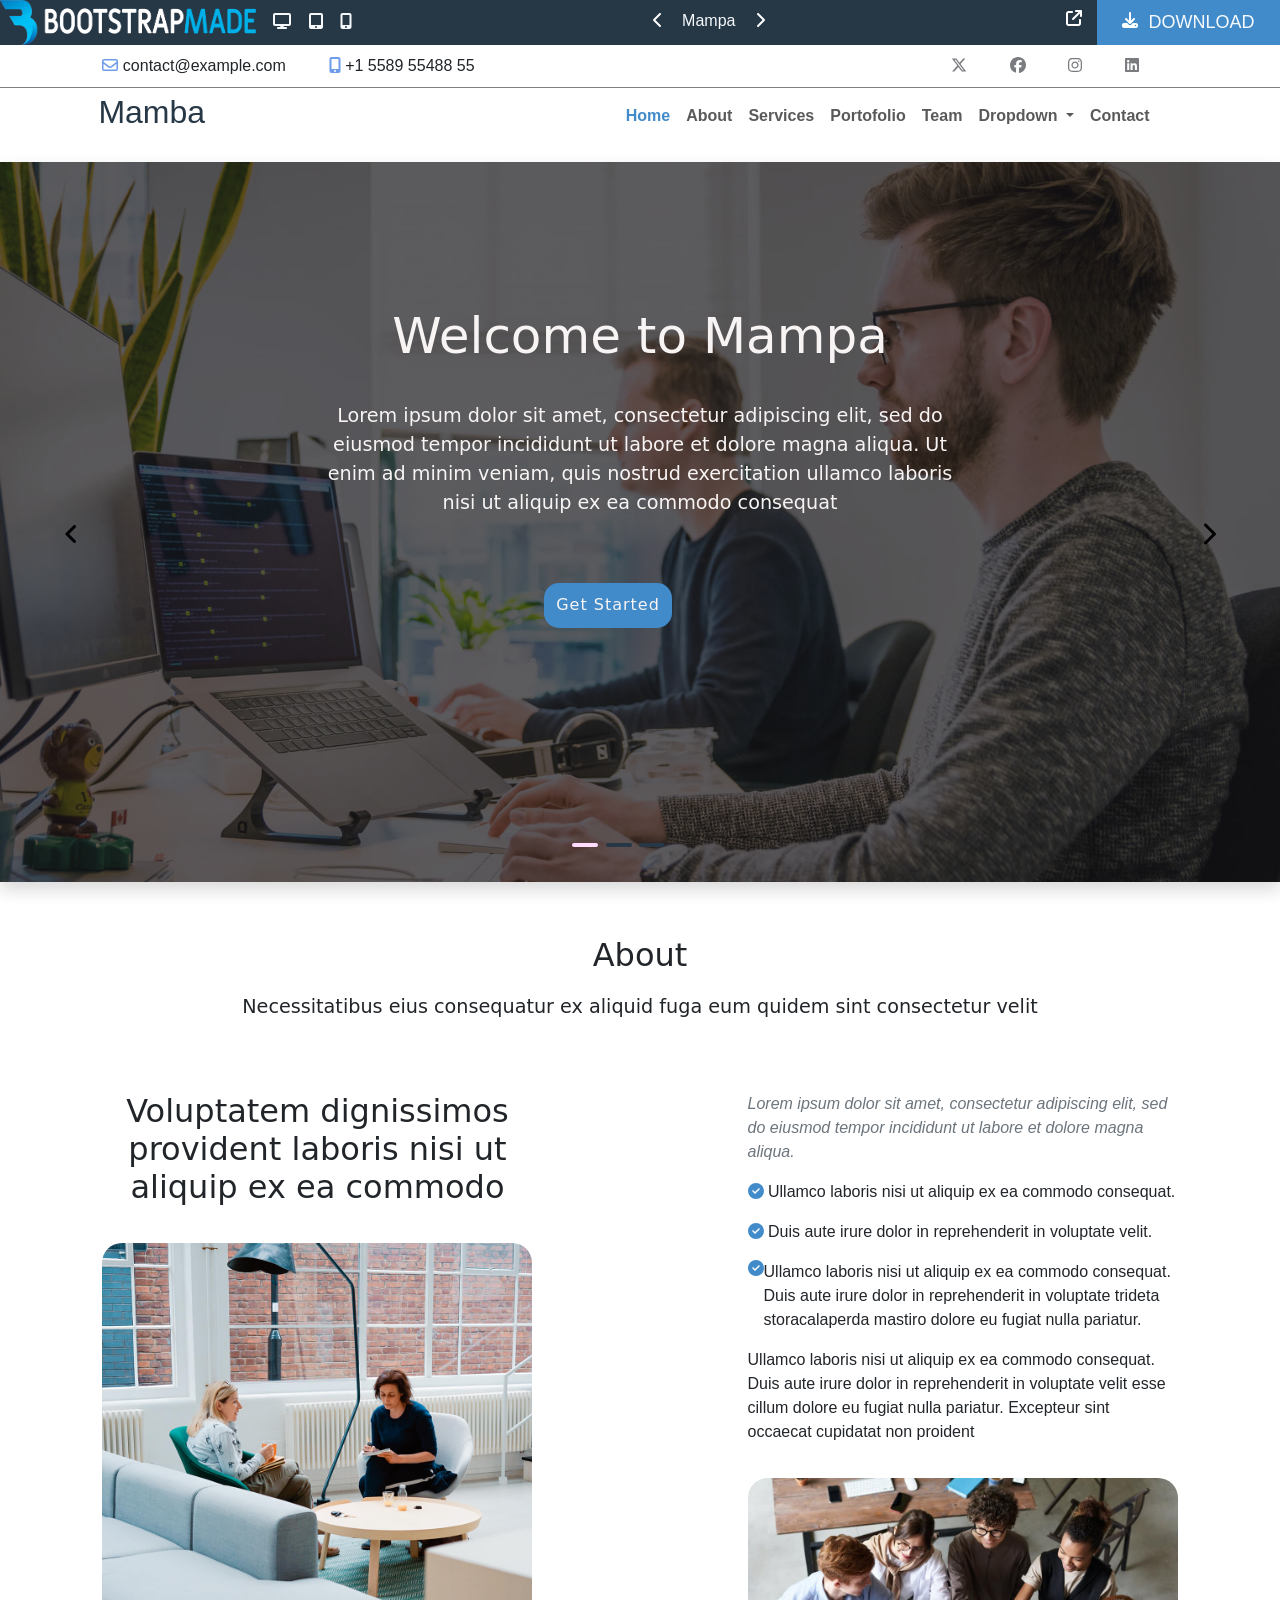
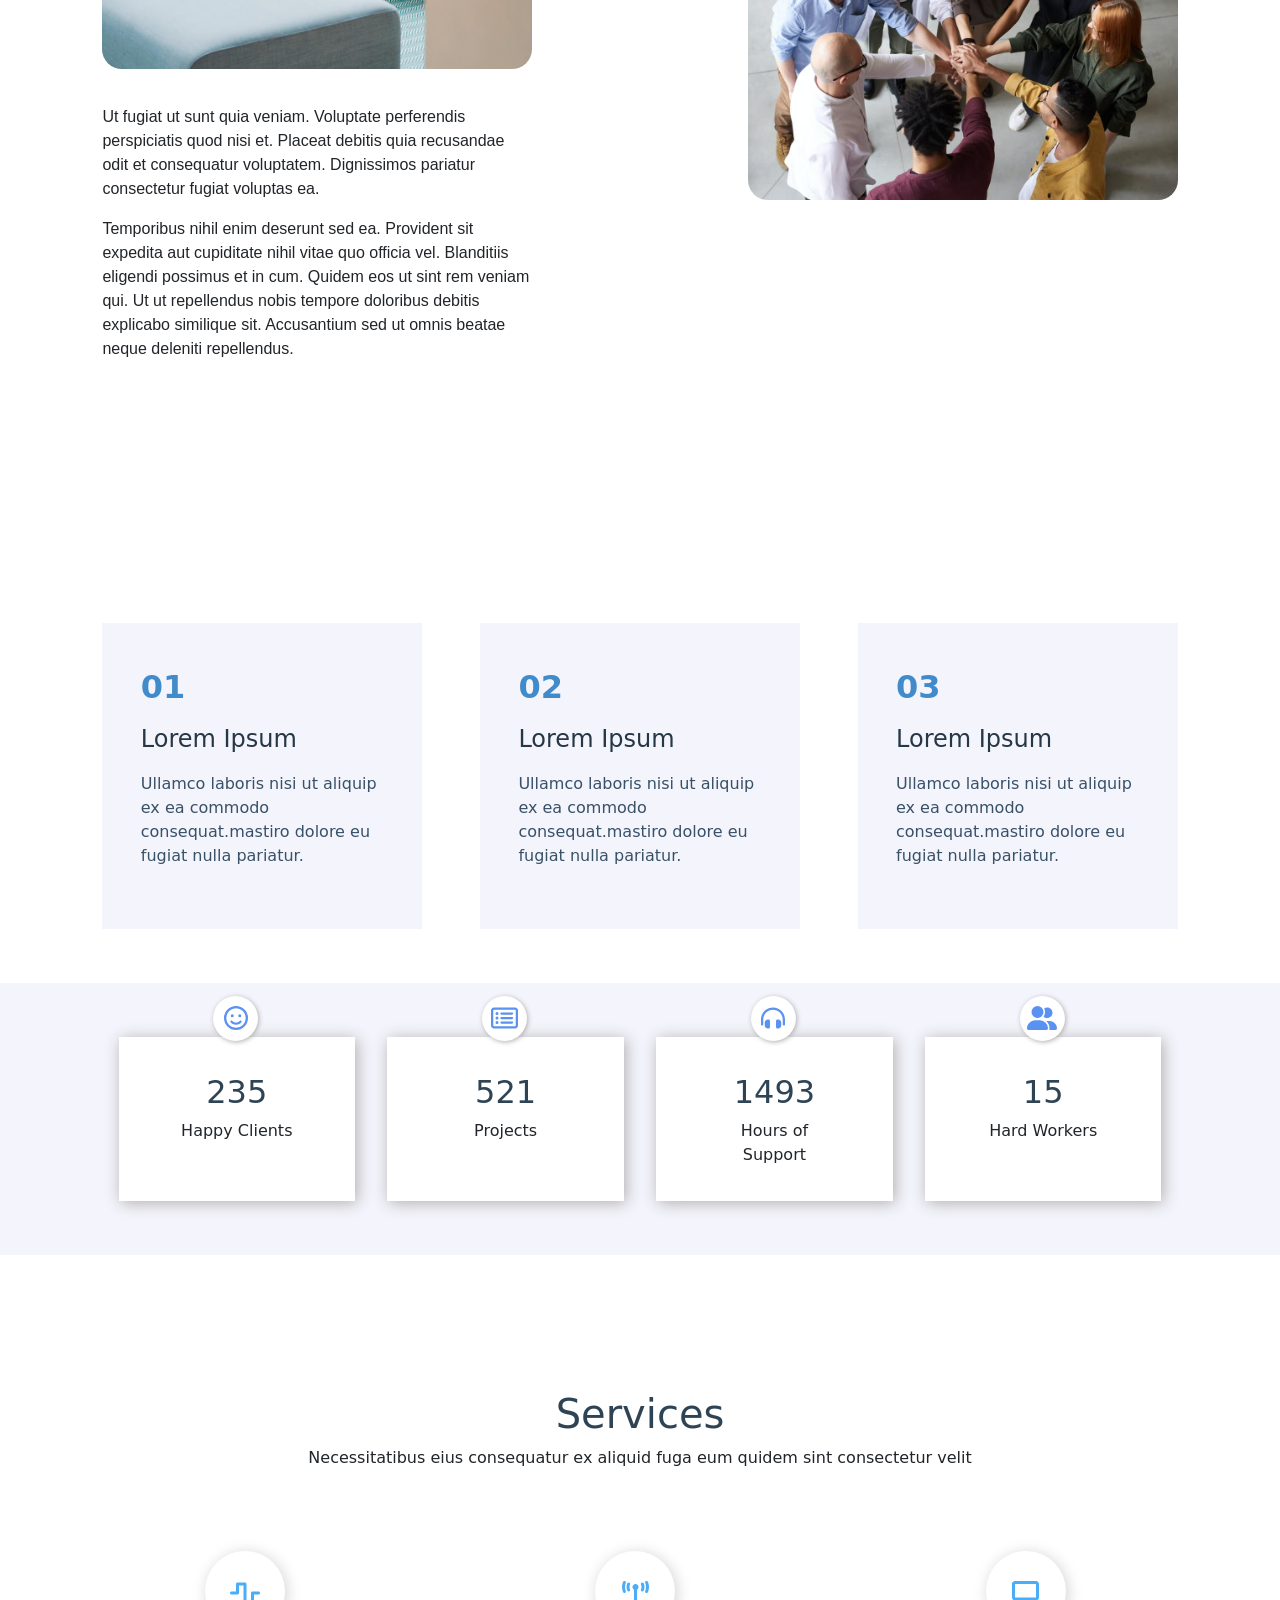
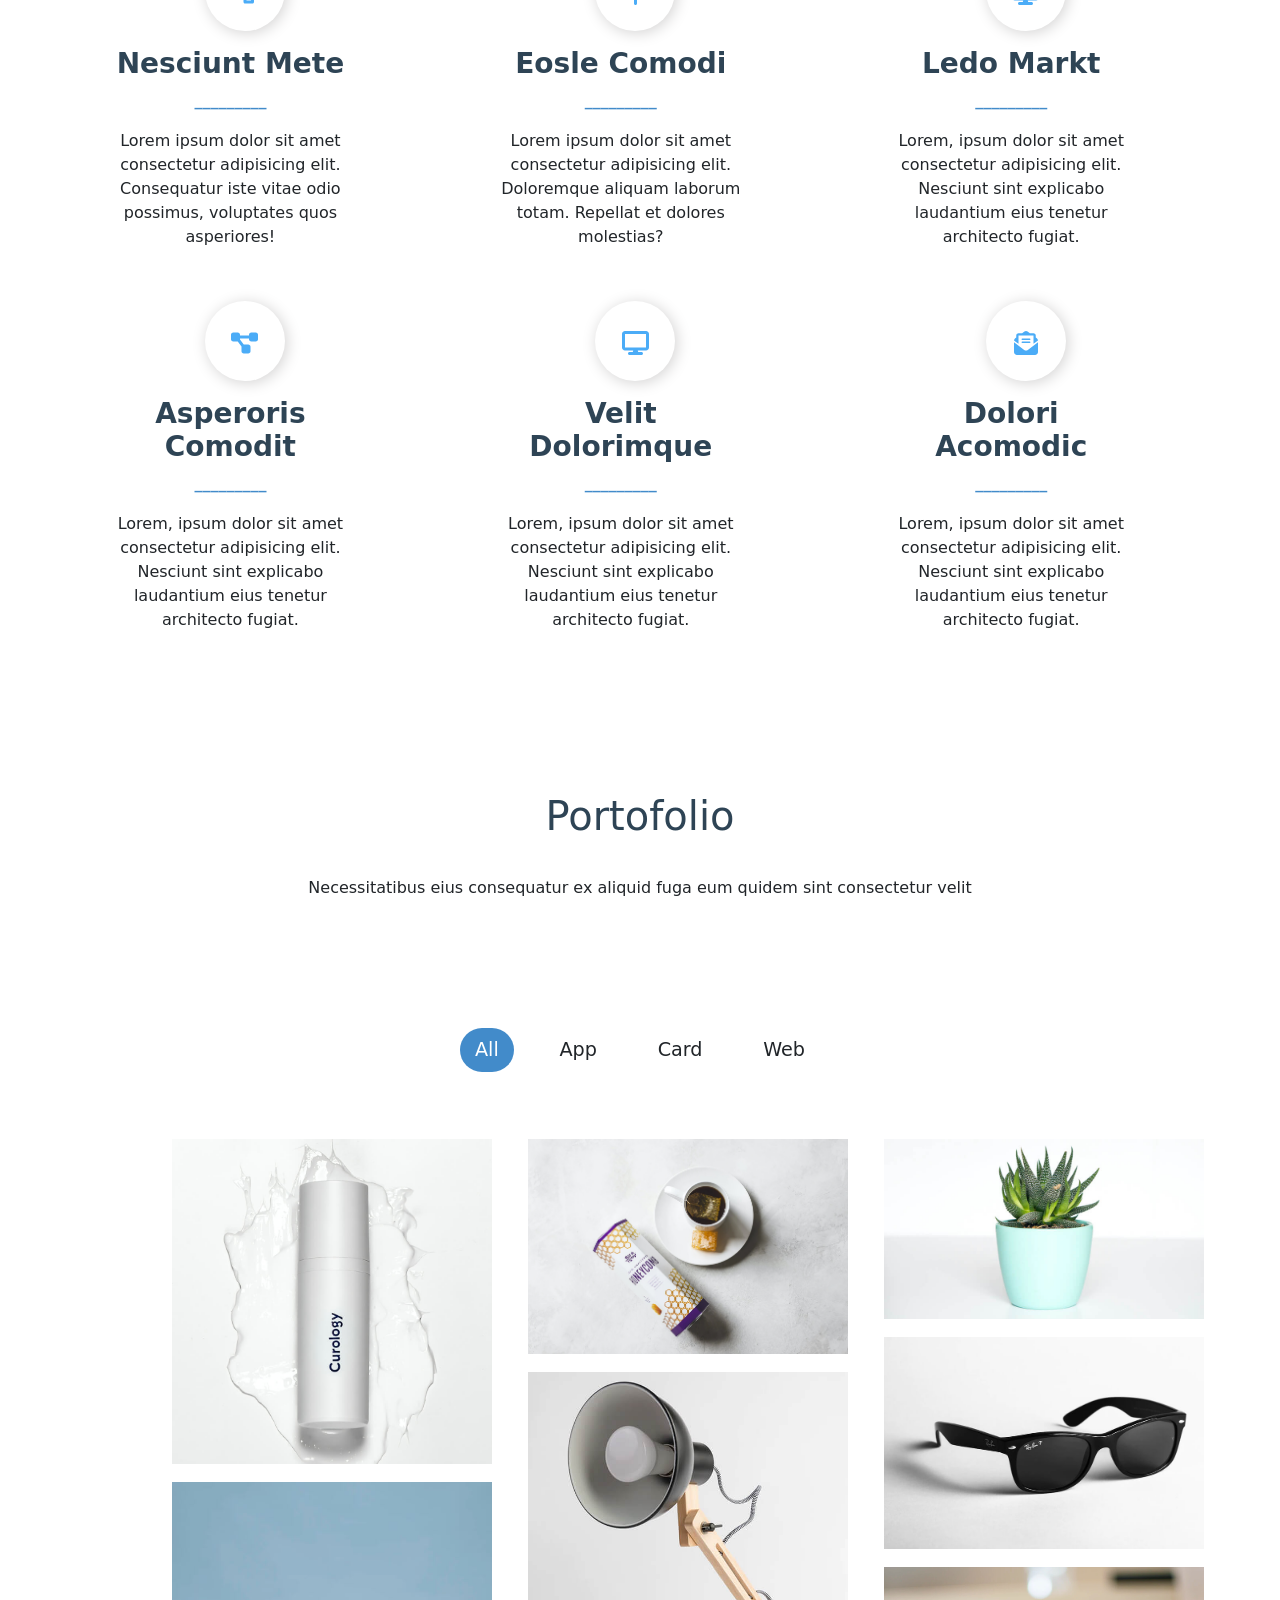
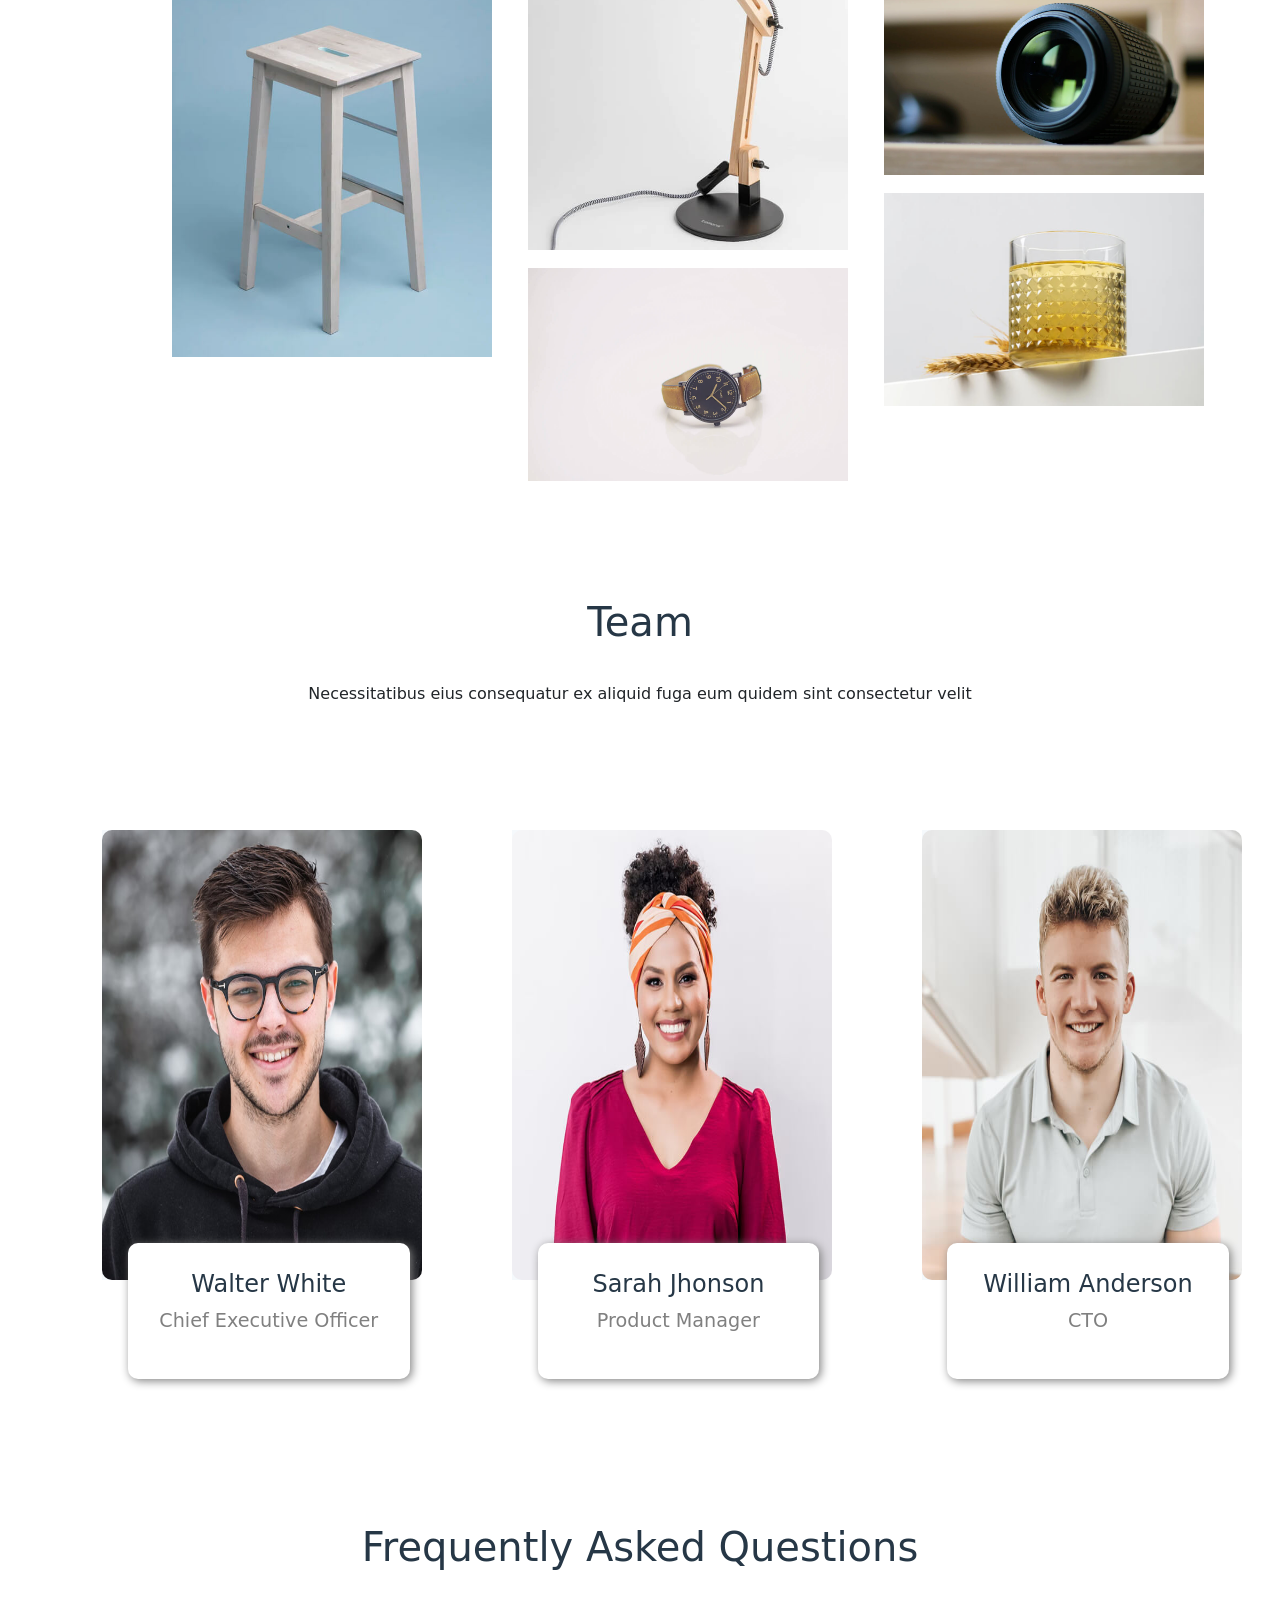
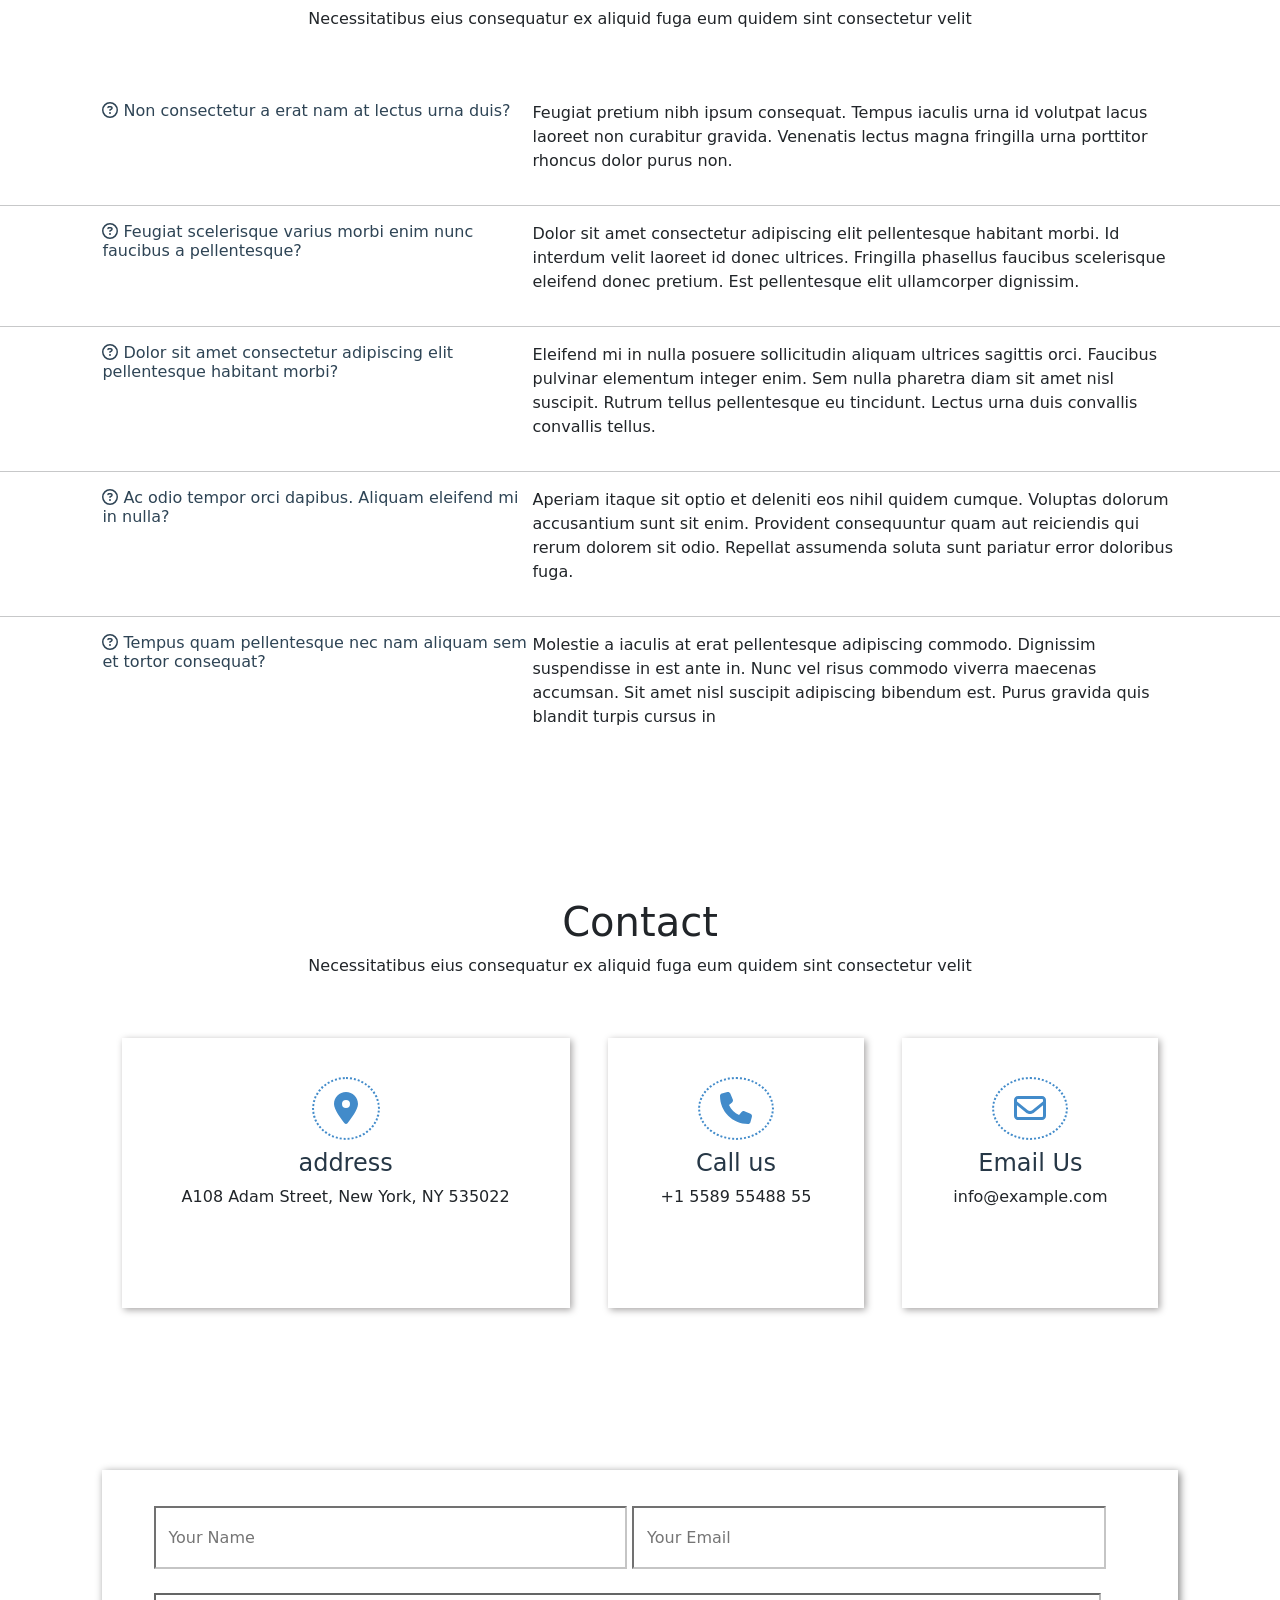
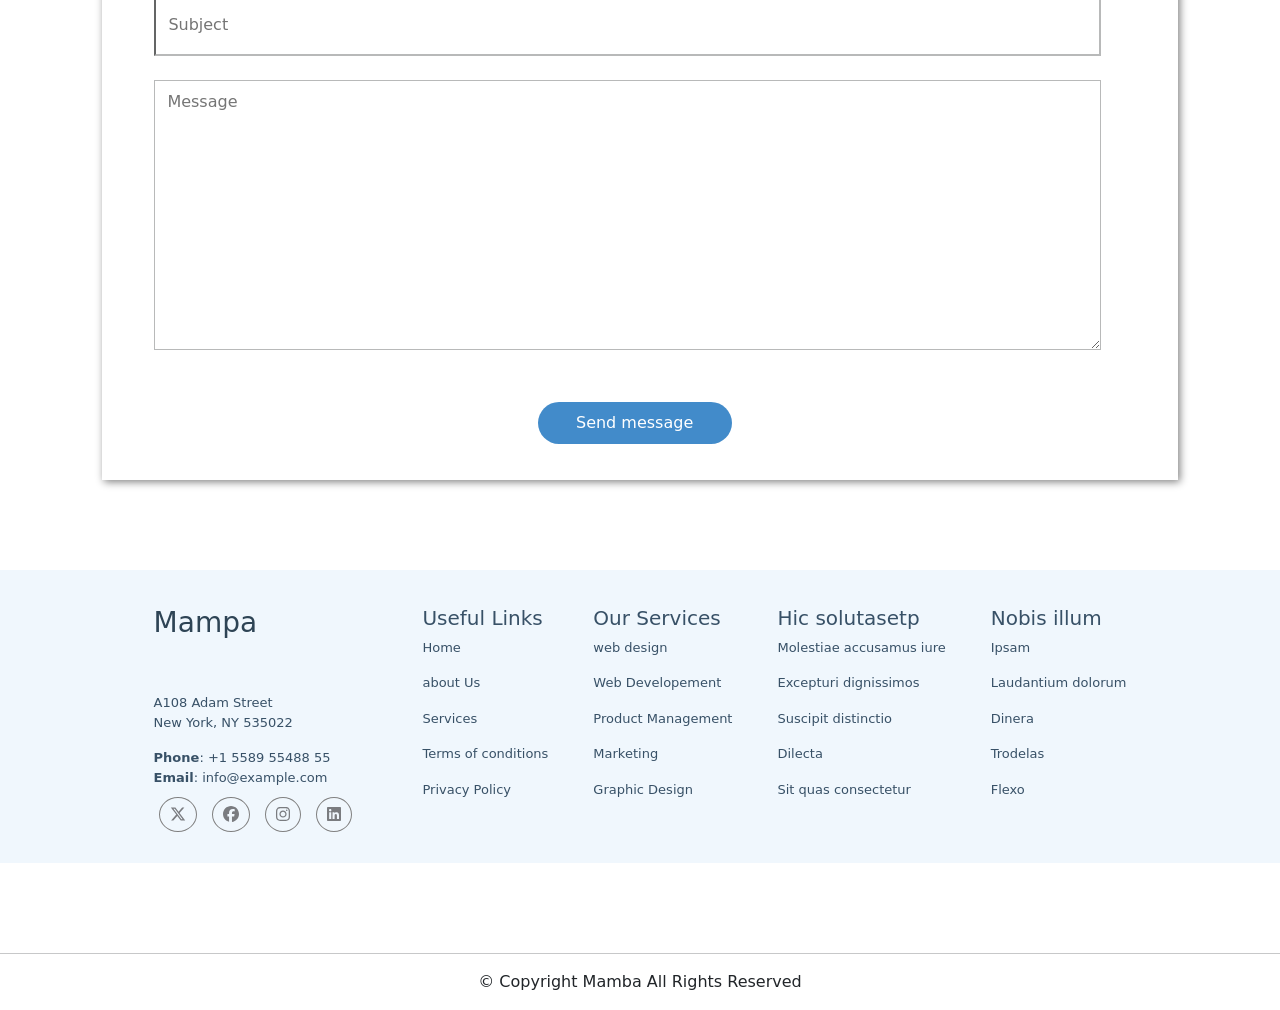
==== index.html @ 3a148006 "index" ====
<!DOCTYPE html>
<html lang="en">
  <head>
    <meta charset="UTF-8" />
    <meta name="viewport" content="width=device-width, initial-scale=1.0" />
    <title>Mampa</title>
    <link rel="stylesheet" href="./css/all.min.css" />
    <link rel="stylesheet" href="./css/Mampa.css" />
    <link rel="stylesheet" href="./css/bootstrap.css" />
    <link href="https://unpkg.com/aos@2.3.1/dist/aos.css" rel="stylesheet">
  </head>
  <body>
    <div class="nav-cont">
      <nav>
        <div class="left-nav">
          <a href="#"><img class="logo" src="./img/logo2.png" alt="logo" /></a>
          <a href="#"><i class="fa-solid fa-display nav-icons"></i></a>
          <a href="#"><i class="fa-solid fa-tablet-screen-button nav-icons"></i></a>
          <a href="#"><i class="fa-solid fa-mobile-screen-button nav-icons"></i></a>
        </div>
        <div class="med">
          <i class="fa-solid fa-chevron-left icons" style="color: #fff;"></i>
          <a href="#">Mampa</a>
          <i class="fa-solid fa-chevron-right icons" style="color: #fff;"></i>
        </div>
        <div class="right_nav">
          <a href="#"
            ><i
              class="fa-solid fa-arrow-up-right-from-square upword icons" style="color: #fff;"
            ></i
          ></a>
          <div class="free_download">
            <a href="#"
              ><i class="fa-solid fa-download" style="color: #fff"></i
            ></a>
            <p>DOWNLOAD</p>
          </div>
        </div>
      </nav>

      <!-- contact nav -->
      <div class="contact">
        <div class="mail">
          <i class="fa-regular fa-envelope" style="color: #6e9ceb"></i>
          <a href="#">contact@example.com</a>
          <i class="fa-solid fa-mobile-screen-button" style="color: #6e9ceb"></i>
          <span>+1 5589 55488 55</span>
        </div>
        <div class="social">
          <a href="#"
            ><i
              class="fa-brands fa-x-twitter"
              style="color: rgb(122, 124, 128)"
            ></i
          ></a>
          <a href="#"
            ><i
              class="fa-brands fa-facebook"
              style="color: rgb(122, 124, 128)"
            ></i
          ></a>
          <a href="#"
            ><i
              class="fa-brands fa-instagram"
              style="color: rgb(122, 124, 128)"
            ></i
          ></a>
          <a href="#"
            ><i
              class="fa-brands fa-linkedin"
              style="color: rgb(122, 124, 128)"
            ></i
          ></a>
        </div>
      </div>
      
      
      <!-- main nav -->
      <nav class="navbar navbar-expand-lg  ps-5 p-0">
        <div class="container-fluid mampa">
          <h1 class="navbar-brand col-lg-3 col-xl-5" href="#">Mamba</h1>
          <button class="navbar-toggler" type="button" data-bs-toggle="collapse" data-bs-target="#navbarSupportedContent" aria-controls="navbarSupportedContent" aria-expanded="false" aria-label="Toggle navigation">
            <span class="navbar-toggler-icon"></span>
          </button>
          <div class="collapse navbar-collapse " id="navbarSupportedContent">
            <ul class="navbar-nav list">
              <li class="nav-item">
                <a class="nav-link home Active" aria-current="page" href="#">Home</a>
              </li>
              <li class="nav-item">
                <a class="nav-link" href="#">About</a>
              </li>
              <li class="nav-item">
                <a class="nav-link" href="#">Services</a>
              </li>
              <li class="nav-item">
                <a class="nav-link" href="#">Portofolio</a>
              </li>
              <li class="nav-item">
                <a class="nav-link" href="#">Team</a>
              </li>
              <li class="nav-item dropdown">
                <a class="nav-link dropdown-toggle" href="#" role="button" data-bs-toggle="dropdown" aria-expanded="false">
                  Dropdown
                </a>
                <ul class="hide drop-list">
                  <li><a class="dropdown-item" href="#">Dropdown 1</a></li>
                    <li class="nav-item deep_dropdown">
                      <a class="nav-link dropdown-toggle" href="#" role="button" data-bs-toggle="dropdown" aria-expanded="false">
                        Deep Dropdown
                      </a>
                      <ul class="hide deepDrop-list">
                        <li><a class="dropdown-item" href="#">Deep Dropdown 1</a></li>
                        <li><a class="dropdown-item" href="#">Deep dropdown 2</a></li>
                        <li><a class="dropdown-item" href="#">Deep dropdown 3</a></li>
                        <li><a class="dropdown-item" href="#">Deep dropdown 4</a></li>
                        <!-- <li><hr class="dropdown-divider"></li> -->
                        <!-- <li><a class="dropdown-item" href="#">Something else here</a></li> -->
                      </ul>
                    </li>
                  <li><a class="dropdown-item" href="#">dropdown 2</a></li>
                  <li><a class="dropdown-item" href="#">dropdown 3</a></li>
                  <li><a class="dropdown-item" href="#">dropdown 4</a></li>
                  <!-- <li><hr class="dropdown-divider"></li> -->
                  <!-- <li><a class="dropdown-item" href="#">Something else here</a></li> -->
                </ul>
              </li>
              <li class="nav-item">
                <a class="nav-link" href="#">Contact</a>
              </li>
            </ul>
            
          </div>
        </div>
      </nav>
    </div>


    <!-- carousal -->

    <div class="caro">
      
      <div class="sliders">
        <div class="slide active">
          <div class="shadow"></div>
          <img class="active" src="./img/hero-carousel/hero-carousel-1.jpg" alt="#"/>
          <div class="text">
            <h1 data-aos="fade-down" data-aos-duration="1500">Welcome to Mampa</h1>
            <p data-aos="fade-down" data-aos-duration="1500">
              Lorem ipsum dolor sit amet, consectetur adipiscing elit, sed do
              eiusmod tempor incididunt ut labore et dolore magna aliqua. Ut enim
              ad minim veniam, quis nostrud exercitation ullamco laboris nisi ut
              aliquip ex ea commodo consequat
            </p>
            <button data-aos="fade-up" data-aos-duration="1500">Get Started</button>
          </div>
        </div>
        <div class="slide">
          <div class="shadow"></div>
          <img src="./img/hero-carousel/hero-carousel-2.jpg" alt="" />
          <div class="text">
            <h1 data-aos="fade-down" data-aos-duration="1500">At vero eos et accusamus</h1>
            <p data-aos="fade-down" data-aos-duration="1500">
              Nam libero tempore, cum soluta nobis est eligendi optio cumque nihil
              impedit quo minus id quod maxime placeat facere possimus, omnis
              voluptas assumenda est, omnis dolor repellendus.
            </p>
            <button data-aos="fade-up" data-aos-duration="1500">Get Started</button>
          </div>
        </div>
        <div class="slide">
          <div class="shadow"></div>
          <img src="./img/hero-carousel/hero-carousel-3.jpg" alt="" />
          <div class="text">
            <h1 data-aos="fade-down" data-aos-duration="1500">Temporibus autem quibusdam</h1>
            <p data-aos="fade-down" data-aos-duration="1500">
              Beatae vitae dicta sunt explicabo. Nemo enim ipsam voluptatem quia
              voluptas sit aspernatur aut odit aut fugit, sed quia consequuntur             
            </p>
            <button data-aos="fade-up" data-aos-duration="1500">Get Started</button>
          </div>
        </div>

      </div>
      <div class="arrows">
        <span id="next" onclick="slideNext()"><i class="fa-solid fa-chevron-right fa-xl right"></i></span>
        <span id="prev"><i class="fa-solid fa-angle-left fa-xl left"></i></span>
      </div>
      <div class="scale">
        <span data-order="0" class="pointer pointerActive"><i class="fa-solid fa-minus fa-2xl"></i></span>
        <span data-order="1" class="pointer"><i class="fa-solid fa-minus fa-2xl"></i></span>
        <span data-order="2" class="pointer"><i class="fa-solid fa-minus fa-2xl"></i></span>
      </div>
    </div>

    <!-- about -->
    <div class="about">
      <div class="head" data-aos="fade-up" data-aos-duration="1500">
        <h3>About</h3>
        <p>
          Necessitatibus eius consequatur ex aliquid fuga eum quidem sint
          consectetur velit
        </p>
      </div>
      <div class="about-sec justify-content-between " >
        <div class="left-sec" data-aos="fade-up" data-aos-duration="1500">
          <h3>
            Voluptatem dignissimos provident laboris nisi ut aliquip ex ea
            commodo
          </h3>
          <img src="./img/about.jpg" alt="about images" />
          <p>
            Ut fugiat ut sunt quia veniam. Voluptate perferendis perspiciatis
            quod nisi et. Placeat debitis quia recusandae odit et consequatur
            voluptatem. Dignissimos pariatur consectetur fugiat voluptas ea.
          </p>
          <p>
            Temporibus nihil enim deserunt sed ea. Provident sit expedita aut
            cupiditate nihil vitae quo officia vel. Blanditiis eligendi possimus
            et in cum. Quidem eos ut sint rem veniam qui. Ut ut repellendus
            nobis tempore doloribus debitis explicabo similique sit. Accusantium
            sed ut omnis beatae neque deleniti repellendus.
          </p>
          <br><br>
        </div>
        <div class="right-sec" data-aos="fade-up" data-aos-duration="1500">
          <p class="text-secondary fst-italic">
            Lorem ipsum dolor sit amet, consectetur adipiscing elit, sed do
            eiusmod tempor incididunt ut labore et dolore magna aliqua.
          </p>
          <p>
            <i class="fa-solid fa-circle-check" style="color: #428bca"></i>
            Ullamco laboris nisi ut aliquip ex ea commodo consequat.
          </p>
          <p>
            <i class="fa-solid fa-circle-check" style="color: #428bca"></i> Duis
            aute irure dolor in reprehenderit in voluptate velit.
          </p>
          <div class="check">
            <i class="fa-solid fa-circle-check" style="color: #428bca"> </i>
            <p>
              Ullamco laboris nisi ut aliquip ex ea commodo consequat. Duis aute
              irure dolor in reprehenderit in voluptate trideta storacalaperda
              mastiro dolore eu fugiat nulla pariatur.
            </p>
          </div>
          <p>
            Ullamco laboris nisi ut aliquip ex ea commodo consequat. Duis aute
            irure dolor in reprehenderit in voluptate velit esse cillum dolore
            eu fugiat nulla pariatur. Excepteur sint occaecat cupidatat non
            proident
          </p>
          <img src="./img/about-2.jpg" alt="video" />
        </div>
      </div>
    </div>

    <div class="three-div">
      <div class="division"  data-aos="fade-up" data-aos-duration="1000">
        <h2><b>01</b></h2>
        <h4 style="margin-top: 2vh; margin-bottom: 2vh">
          Lorem Ipsum
        </h4>
        <p>
          Ullamco laboris nisi ut aliquip ex ea commodo consequat.mastiro dolore
          eu fugiat nulla pariatur.
        </p>
      </div>
      <div class="division" data-aos="fade-up" data-aos-duration="1300">
        <h2><b>02</b></h2>
        <h4 style="margin-top: 2vh; margin-bottom: 2vh">
          Lorem Ipsum
        </h4>
        <p>
          Ullamco laboris nisi ut aliquip ex ea commodo consequat.mastiro dolore
          eu fugiat nulla pariatur.
        </p>
      </div>
      <div class="division" data-aos="fade-up" data-aos-duration="1500">
        <h2><b>03</b></h2>
        <h4 style="margin-top: 2vh; margin-bottom: 2vh">
          Lorem Ipsum
        </h4>
        <p>
          Ullamco laboris nisi ut aliquip ex ea commodo consequat.mastiro dolore
          eu fugiat nulla pariatur.
        </p>
      </div>
    </div>

    <!-- no of clients -->
    <div class="clients">
      <div class="section">
        <p class="icon">
          <i class="fa-regular fa-face-smile fa-xl" style="color: #5a92f2"></i>
        </p>
        <h3>235</h3>
        <p>Happy Clients</p>
      </div>
      <div class="section">
        <p class="icon">
          <i
            class="fa-regular fa-rectangle-list fa-xl"
            style="color: #5a92f2"
          ></i>
        </p>
        <h3>521</h3>
        <p>Projects</p>
      </div>
      <div class="section">
        <p class="icon">
          <i
            class="fa-solid fa-headphones-simple fa-xl"
            style="color: #5a92f2"
          ></i>
        </p>
        <h3>1493</h3>
        <p>Hours of Support</p>
      </div>
      <div class="section">
        <p class="icon">
          <i class="fa-solid fa-user-group fa-xl" style="color: #5a92f2"></i>
        </p>
        <h3>15</h3>
        <p>Hard Workers</p>
      </div>
    </div>

    <!-- services -->
    <div class="services">
      <div class="ser-head" data-aos="fade-up" data-aos-duration="1500">
        <h1>Services</h1>
        <p>
          Necessitatibus eius consequatur ex aliquid fuga eum quidem sint
          consectetur velit
        </p>
      </div>

      <div class="ser-branches">
        <div class="branches" data-aos="fade-up" data-aos-duration="1000">
          <p class="signal">
            <i class="fa-solid fa-wave-square fa-xl" style="color: #4bacf7"></i>
          </p>
          <h3>Nesciunt Mete</h3>
          <p class="line">_________</p>
          <p>
            Lorem ipsum dolor sit amet consectetur adipisicing elit. Consequatur
            iste vitae odio possimus, voluptates quos asperiores!
          </p>
        </div>
        <div class="branches" data-aos="fade-up" data-aos-duration="1600">
          <p class="signal">
            <i
              class="fa-solid fa-tower-broadcast fa-xl"
              style="color: #4bacf7"
            ></i>
          </p>
          <h3>Eosle Comodi</h3>
          <p class="line">_________</p>
          <p>
            Lorem ipsum dolor sit amet consectetur adipisicing elit. Doloremque
            aliquam laborum totam. Repellat et dolores molestias?
          </p>
        </div>
        <div class="branches" data-aos="fade-up" data-aos-duration="2000">
          <p class="signal">
            <i class="fa-solid fa-display fa-xl" style="color: #4bacf7"></i>
          </p>
          <h3>Ledo Markt</h3>
          <p class="line">_________</p>
          <p>
            Lorem, ipsum dolor sit amet consectetur adipisicing elit. Nesciunt
            sint explicabo laudantium eius tenetur architecto fugiat.
          </p>
        </div>
        <div class="branches" data-aos="fade-up" data-aos-duration="1000">
          <p class="signal">
            <i
              class="fa-solid fa-diagram-project fa-xl"
              style="color: #4bacf7"
            ></i>
          </p>
          <h3>Asperoris Comodit</h3>
          <p class="line">_________</p>
          <p>
            Lorem, ipsum dolor sit amet consectetur adipisicing elit. Nesciunt
            sint explicabo laudantium eius tenetur architecto fugiat.
          </p>
        </div>
        <div class="branches" data-aos="fade-up" data-aos-duration="1600">
          <p class="signal">
            <i class="fa-solid fa-display fa-xl" style="color: #4bacf7"></i>
          </p>
          <h3>Velit Dolorimque</h3>
          <p class="line">_________</p>
          <p>
            Lorem, ipsum dolor sit amet consectetur adipisicing elit. Nesciunt
            sint explicabo laudantium eius tenetur architecto fugiat.
          </p>
        </div>
        <div class="branches" data-aos="fade-up" data-aos-duration="2000">
          <p class="signal">
            <i
              class="fa-solid fa-envelope-open-text fa-xl"
              style="color: #4bacf7"
            ></i>
          </p>
          <h3>Dolori Acomodic</h3>
          <p class="line">_________</p>
          <p>
            Lorem, ipsum dolor sit amet consectetur adipisicing elit. Nesciunt
            sint explicabo laudantium eius tenetur architecto fugiat.
          </p>
        </div>
      </div>
    </div>

    <!-- portofolio -->
    <div class="portofolio" data-aos="fade-up" data-aos-duration="1500">
      <h1>Portofolio</h1>
      <p>
        Necessitatibus eius consequatur ex aliquid fuga eum quidem sint
        consectetur velit
      </p>
    </div>
    <div id="container">
      <div id="titles" data-aos="fade-up" data-aos-duration="1500">
          <button class="blue btn">All</button>
          <button class="btn">App</button>
          <button class="btn">Card</button>
          <button class="btn">Web</button>
      </div>
      <div id="images1" data-aos="fade-up" data-aos-duration="1500">
          <div id="sec-one">
            <div class="app" >
              <span><img src="./img/masonry-portfolio/masonry-portfolio-1.jpg" alt="...."></span>
              <div class="description">
                <h3>App 1</h3>
                <p>Lorem ipsum dolor sit.</p>
              </div>
            </div>
            <div class="app">
              <span><img src="./img/masonry-portfolio/masonry-portfolio-6.jpg" alt="...."></span>
              <div class="description">
                <h3>Branding 2</h3>
                <p>Lorem ipsum dolor sit.</p>
              </div>
            </div>
              
          </div>
          <div id="sec-two">
            <div class="app">
              <span><img src="./img/masonry-portfolio/masonry-portfolio-2.jpg" alt="...."></span>
              <div class="description">
                <h3>App 1</h3>
                <p>Lorem ipsum dolor sit.</p>
              </div>

            </div>
            <div class="app">
              <span><img src="./img/masonry-portfolio/masonry-portfolio-5.jpg" alt="...."></span>
              <div class="description">
                <h3>Product 2</h3>
                <p>Lorem ipsum dolor sit.</p>
              </div>
            </div>  
            <div class="app">
              <span><img src="./img/masonry-portfolio/masonry-portfolio-9.jpg" alt="...."></span>
              <div class="description">
                <h3>Branding 3</h3>
                <p>Lorem ipsum dolor sit.</p>
              </div>
            </div>
          </div>
          <div id="sec-three">
            <div class="app">
              <span><img src="./img/masonry-portfolio/masonry-portfolio-3.jpg" alt="...."></span>
              <div class="description">
                <h3>Branding 1</h3>
                <p>Lorem ipsum dolor sit.</p>
              </div>
            </div>
            <div class="app">
              <span><img src="./img/masonry-portfolio/masonry-portfolio-4.jpg" alt="...."></span>
              <div class="description">
                <h3>App 2</h3>
                <p>Lorem ipsum dolor sit.</p>
              </div>
            </div>
            <div class="app">
              <span><img src="./img/masonry-portfolio/masonry-portfolio-7.jpg" alt="...."></span>
              <div class="description">
                <h3>App 3</h3>
                <p>Lorem ipsum dolor sit.</p>
              </div>
            </div>
            <div class="app">
              <span><img src="./img/masonry-portfolio/masonry-portfolio-8.jpg" alt="...."></span>
              <div class="description">
                <h3>Product 2</h3>
                <p>Lorem ipsum dolor sit.</p>
              </div>
            </div>
          </div>
          
      </div>  
  </div>

    <!-- Team -->

    <div class="team" data-aos="fade-up" data-aos-duration="1500">
      <h1>Team</h1>
      <p>
        Necessitatibus eius consequatur ex aliquid fuga eum quidem sint
        consectetur velit
      </p>
    </div>

    <!-- team img -->
    <div class="team_img">
      <div class="under_image" data-aos="zoom-in" data-aos-duration="1000">
        <img src="./img/team/team-1.jpg" alt="" />
        <div class="name">
          <h4>Walter White</h4>
          <p>Chief Executive Officer</p>
        </div>
        <div class="personal_contact">
          <a href="#"
            ><i
              class="fa-brands fa-x-twitter"
              style="color: #fff"
            ></i
          ></a>
          <a href="#"
            ><i
              class="fa-brands fa-facebook"
              style="color: #fff"
            ></i
          ></a>
          <a href="#"
            ><i
              class="fa-brands fa-instagram"
              style="color: #fff"
            ></i
          ></a>
          <a href="#"
            ><i
              class="fa-brands fa-linkedin"
              style="color: #fff"
            ></i
          ></a>
        </div>
      </div>
      <div class="under_image" data-aos="zoom-in" data-aos-duration="2000">
        <img src="./img/team/team-2.jpg" alt="" />
        <div class="name">
          <h4>Sarah Jhonson</h4>
          <p>Product Manager</p>
        </div>
        <div class="personal_contact">
          <a href="#"
            ><i
              class="fa-brands fa-x-twitter"
              style="color: #fff"
            ></i
          ></a>
          <a href="#"
            ><i
              class="fa-brands fa-facebook"
              style="color: #fff"
            ></i
          ></a>
          <a href="#"
            ><i
              class="fa-brands fa-instagram"
              style="color: #fff"
            ></i
          ></a>
          <a href="#"
            ><i
              class="fa-brands fa-linkedin"
              style="color: #fff"
            ></i
          ></a>
        </div>
      </div>
      <div class="under_image" data-aos="zoom-in" data-aos-duration="3000">
        <img src="./img/team/team-3.jpg" alt="" />
        <div class="name">
          <h4>William Anderson</h4>
          <p>CTO</p>
        </div>
        <div class="personal_contact">
          <a href="#"
            ><i
              class="fa-brands fa-x-twitter"
              style="color: #fff"
            ></i
          ></a>
          <a href="#"
            ><i
              class="fa-brands fa-facebook"
              style="color: #fff"
            ></i
          ></a>
          <a href="#"
            ><i
              class="fa-brands fa-instagram"
              style="color: #fff"
            ></i
          ></a>
          <a href="#"
            ><i
              class="fa-brands fa-linkedin"
              style="color: #fff"
            ></i
          ></a>
        </div>
      </div>
      
    </div>


    <!-- frequently questions -->
     <div class="questions" data-aos="fade-up" data-aos-duration="1500">
      <h1>Frequently Asked Questions</h1>
      <p>Necessitatibus eius consequatur ex aliquid fuga eum quidem sint consectetur velit </p>
     </div>

     <div class="asked" data-aos="fade-up" data-aos-duration="1500">
      <h6><i class="fa-regular fa-circle-question"></i> Non consectetur a erat nam at lectus urna duis?</h6>
      <p>Feugiat pretium nibh ipsum consequat. Tempus iaculis urna id volutpat lacus laoreet non curabitur gravida. 
        Venenatis lectus magna fringilla urna porttitor rhoncus dolor purus non.
      </p>
     </div>
     <hr>
     <div class="asked" data-aos="fade-up" data-aos-duration="1500">
      <h6><i class="fa-regular fa-circle-question"></i> Feugiat scelerisque varius morbi enim nunc faucibus 
        a pellentesque?</h6>
      <p>Dolor sit amet consectetur adipiscing elit pellentesque habitant morbi. Id interdum velit laoreet id donec 
        ultrices. Fringilla phasellus faucibus scelerisque eleifend donec pretium. Est pellentesque elit ullamcorper
         dignissim.</p>
     </div>
     <hr>
     <div class="asked" data-aos="fade-up" data-aos-duration="1500">
      <h6><i class="fa-regular fa-circle-question"></i> Dolor sit amet consectetur adipiscing elit pellentesque
         habitant morbi?</h6>
      <p>Eleifend mi in nulla posuere sollicitudin aliquam ultrices sagittis orci. Faucibus pulvinar elementum integer
         enim. Sem nulla pharetra diam sit amet nisl suscipit. Rutrum tellus pellentesque eu tincidunt. Lectus urna 
         duis convallis convallis tellus.
      </p>
     </div>
     <hr>
     <div class="asked" data-aos="fade-up" data-aos-duration="1500">
      <h6><i class="fa-regular fa-circle-question"></i> Ac odio tempor orci dapibus. Aliquam eleifend mi in nulla?</h6>
      <p>Aperiam itaque sit optio et deleniti eos nihil quidem cumque. Voluptas dolorum accusantium sunt sit enim. 
        Provident consequuntur quam aut reiciendis qui rerum dolorem sit odio. Repellat assumenda soluta sunt 
        pariatur error doloribus fuga.
      </p>
    </div>
    <hr>
     <div class="asked" data-aos="fade-up" data-aos-duration="1500">
      <h6><i class="fa-regular fa-circle-question"></i> Tempus quam pellentesque nec nam aliquam sem et tortor consequat?</h6>
      <p>Molestie a iaculis at erat pellentesque adipiscing commodo. Dignissim suspendisse in est ante in. Nunc vel 
        risus commodo viverra maecenas accumsan. Sit amet nisl suscipit adipiscing bibendum est. Purus gravida quis
         blandit turpis cursus in
      </p>
     </div>



     <!-- contact -->
      <div class="our_contact" data-aos="fade-up" data-aos-duration="1500">
        <h1>Contact</h1>
        <p>Necessitatibus eius consequatur ex aliquid fuga eum quidem sint consectetur velit</p>
        <div class="contact-us">

          <div class="address">
            <a href="#"><i class="fa-solid fa-location-dot fa-2xl"></i></a>
            <h4>address</h4>
            <p>A108 Adam Street, New York, NY 535022</p>
          </div>

          <div class="call">
            <a href="#"><i class="fa-solid fa-phone fa-2xl"></i></a>
            <h4>Call us</h4>
            <p>+1 5589 55488 55</p>
          </div>  
          <div class="email">
            <a href="#"><i class="fa-regular fa-envelope fa-2xl"></i></a>
            <h4>Email Us</h4>
            <p>info@example.com</p>
          </div>
        </div>
      </div>

      <!-- inputs -->
       <div class="inputs">
        <input type="text" id="name" placeholder="Your Name">
        <input type="email" id="mail" placeholder="Your Email"><br><br>
        <input type="text" id="subject" placeholder="Subject"><br><br>
        <textarea name="message" id="message" placeholder="Message" rows="6"></textarea>
        <button>Send message</button>
       </div>

        <!-- footer -->
        <div class="footer-container">
          <div class="footer">
           <div class="mampa-footer">
             <h3>Mampa</h3>
             <p style="margin-bottom: 0;">A108 Adam Street</p>
             <p>New York, NY 535022</p>
             <p style="margin-bottom: 0;"><B>Phone</B>: +1 5589 55488 55</p>
             <p><b>Email</b>: info@example.com</p>

             <div class="social">
              <a href="#"
                ><i
                  class="fa-brands fa-x-twitter"
                  style="color: rgb(122, 124, 128)"
                ></i
              ></a>
              <a href="#"
                ><i
                  class="fa-brands fa-facebook"
                  style="color: rgb(122, 124, 128)"
                ></i
              ></a>
              <a href="#"
                ><i
                  class="fa-brands fa-instagram"
                  style="color: rgb(122, 124, 128)"
                ></i
              ></a>
              <a href="#"
                ><i
                  class="fa-brands fa-linkedin"
                  style="color: rgb(122, 124, 128)"
                ></i
              ></a>
            </div>
           </div>
           <div class="other-mampa">
            <div>
              <h5>Useful Links</h5>
              <p>Home</p>
              <p>about Us</p>
              <p>Services</p>
              <p>Terms of conditions</p>
              <p>Privacy Policy</p>
            </div>
            <div>
              <h5>Our Services</h5>
              <p>web design</p>
              <p>Web Developement</p>
              <p>Product Management</p>
              <p>Marketing</p>
              <p>Graphic Design</p>
            </div>
            <div>
              <h5>Hic solutasetp</h5>
              <p>Molestiae accusamus iure</p>
              <p>Excepturi dignissimos</p>
              <p>Suscipit distinctio</p>
              <p>Dilecta</p>
              <p>Sit quas consectetur</p>
            </div>
            <div>
              <h5>Nobis illum</h5>
              <p>Ipsam</p>
              <p>Laudantium dolorum</p>
              <p>Dinera</p>
              <p>Trodelas</p>
              <p>Flexo</p>
            </div>
           </div>
          </div>

        </div>

        <hr>

        <div class="copyright">
          <p style="text-align: center;">© Copyright Mamba All Rights Reserved</p>
        </div>


    <button id="btn"><i class="fa-solid fa-arrow-up" style="color: #f9fafa;"></i></button>


  
    <script src="./js/all.min.js"></script>
    <script src="./js/Mampa.js"></script>
    <script src="https://unpkg.com/aos@2.3.1/dist/aos.js"></script>
    <script>
      AOS.init();
    </script>


  </body>
</html>
---- css/Mampa.css ----
:root{
    --grey: #385167;
    --dark-grey: #263746;
    --darker-grey: #2e4455;
    --blue: #428bca;
    --white: #f5f9fc;
    --black: #212529;

}


*{
    margin: 0;
    padding: 0;
    box-sizing: border-box;

}

.nav-cont{
    position: sticky;
    width: 100%;
    z-index: 500;
    top: 0;
    box-shadow: 1px 0 0 16px grey inset;

}
nav{
    height: 5vh;
    background-color: var(--dark-grey);
    display: flex;
    justify-content: space-between;
    font-family: 'Franklin Gothic Medium', 'Arial Narrow', Arial, sans-serif;
    /* position: fixed; */

}
.nav-icons{
    margin-left: 1vw;
    /* margin-bottom: 2vh; */
    color: var(--grey);
}
.nav-icons:hover{
    color: var(--white);
}
.nav-icons{
    color: var(--white);

}
.right_nav{
    display: flex;
}
.med{
    padding: 1vh 1vw;
}
.med a{
    color: var(--white);
    text-decoration: none;
    margin: 0px 15px 0px 15px;
}
.free_download{
    display: flex;
    margin-left: 15px;
    background-color: var(--blue);
    color: var(--white);
    /* width: 17vw; */
    padding: 1vh 2vw;
}
.free_download p{
    font-size: large;
    font-weight: 100;
    margin-left: 10px;
}
.logo{
    width: 20vw;
    height: 5vh;
}
.upword{
    margin-top: 10px;
}

/* contact nav */
.contact{
    padding: 1vh 8vw;
    font-family: 'Segoe UI', Tahoma, Geneva, Verdana, sans-serif;
    display: flex;
    justify-content: space-between;
    background-color: #fff;
    height: auto;
    border-bottom: 1px solid gray;

}
.contact a{
    color: var(--black);
    text-decoration: none;
    margin-right: 3vw;
}

.mail a:hover{
    text-decoration: underline;
}
.social a{
    padding : 1vw 0vw;
}

/* main-nav */
.navbar{
    height: auto;

    background-color: #fff;
    font-size: larger;
    font-weight: 570;
    font-family: 'Segoe UI', Roboto, Oxygen, Ubuntu, Cantarell, 'Open Sans', 'Helvetica Neue', sans-serif;
    font-size: medium;


}
.mampa h1{
    color: var(--dark-grey);
    font-size: xx-large;
    margin-left: 3vw;
}

.list a:hover{
    color: var(--blue);
}
.list .Active{
    color: var(--blue);
}
.drop-list ,.deepDrop-list{
    /* border: 1px solid black; */
    background-color: #f5f9fc;
    position: absolute;
    list-style-type: none;
    z-index: 100;
}
.deepDrop-list{
    right: 184px;
    bottom: 10px;
    padding: 1vh 1vw;
}

/* slides */

.caro{
    /* width: 100%; */
    height: 80vh;
    display: flex;
    margin-top: 2vh;
    /* background-size: cover; */
    /* background-position: center; */
    position: relative;
    box-sizing: border-box;
}
.shadow{
    width: 100%;
    height: 100%;
    background-color: rgba(23, 22, 26, 0.7);
    position: absolute;
    top: 0;
    left: 0;
    z-index: 5;
}
.slide img{
    width: 100%;
    height: 100%;
    position: absolute;
    top: 0;
    object-fit: cover;
    /* z-index: 1; */

}


.text{
    color: #f8f4f4;
    text-align: center;
    width: 50%;
    position: absolute;
    top: 20%;
    left: 25%;
    font-weight: 500;
    font-size: larger;
    z-index: 10;
}
.text h1{
    text-align: center;
    margin-bottom: 4vh;
    font-size: 50px;
}


.slide{
    display: none;
}
.active{
    display: inline-block;
}

.slide button{
    background-color: var(--blue);
    border-radius: 15px;
    color: #f8f4f4;
    text-align: center;
    border: none;
    width: 10vw;
    height: 5vh;
    /* margin: 8vh 2vw 4vh 18vw; */
    font-size: medium;
    letter-spacing: 1px;
    margin-top: 8vh;
    margin-left: 18vw;
    position: absolute;
    right: 45%;
    top: 90%;
    /* bottom: 1%; */

}


.arrows .right{
    position: absolute;
    right: 5%;
    top: 50%;
    color: #000;
    cursor: pointer;
    z-index: 100;
}
.arrows .right:hover{
    color: #f8f4f4;
    transform: scale(1.3);
}
.arrows .left:hover{
    color: #f8f4f4;
    transform: scale(1.3);
}
.arrows .left{
    position: absolute;
    left: 5%;
    top: 50%;
    color: #000;
    cursor: pointer;
    z-index: 100;
}
#prev:hover{
    color: #fff;
}

.scale{
    position: absolute;
    bottom: 3%;
    right: 48%;
    z-index: 200;
    color: var(--dark-grey);
    cursor: pointer;
}

.pointerActive{
    color: #fdff;
}


/* about */
.about{
    padding: 6vh 8vw;
    text-align: center;
    margin-bottom: 10vh;
}
.about h3{
    font-size: xx-large;
    color: var(--black);
    margin-bottom: 2vh;
}
.about p{
    font-size: larger;
}
.about-sec{
    padding-top: 6vh;
    display: flex;
    flex-wrap: wrap;

}

.left-sec,.right-sec{
    width: 40%;
}
.left-sec img ,.right-sec img{
    width: 100%;
    /* height: 60%; */
    border-radius: 20px;
    margin-bottom: 4vh;
    margin-top: 2vh;
}
.about-sec p{
    font-family: Arial, Helvetica, sans-serif;
    text-align: left;
    font-size: medium;
}
.check{
    display: flex;
}


.three-div{
    padding: 6vh 8vw;
    display: flex;
    justify-content: space-between;
}
.division{
    width: 25vw;
    height: 30%;
    background: rgb(244, 244, 252);
    padding: 5vh 3vw;
    /* color: #f8f4f4; */
}
.division h2{
    color: var(--blue);
}
.division h4{
    color: var(--dark-grey);
}
.division p{
    color: var(--grey);
}

.division:hover{
    background: var(--blue);
    cursor: pointer;
}
.division:hover h2{
    color: #f5f9fc;
    transform: rotateY('3mm');
}
.division:hover h4{
    color: #f5f9fc;
}
.division:hover p{
    color: #f5f9fc;
}

/* no of clients */

.clients{
    padding: 6vh 8vw;
    background-color: rgb(244, 244, 252);
    text-align: center;
    display: flex;
    flex-wrap: wrap;
    justify-content: space-around;
}
.section{
    width: 22%;
    /* height: 20%; */
    background-color: #fff;
    text-align: center;
    padding: 4vh 4vw 2vh 4vw;
    box-shadow: 2px 2px 15px  rgb(175, 174, 174);
    position: relative;
}
.section h3{
    font-weight: 500;
    font-size: xx-large;
    color: var(--darker-grey);

}
.icon{
    position: absolute;
    top: -25%;
    left: 40%;
    width: 45px;
    height: 45px;
    padding-top: 10px;
    
    /* padding: 2vh 1vw; */
    border-radius: 50%;
    background: #fff;
    box-shadow: 1px 1px 5px rgb(175, 174, 174);
}




/* services */
.services{
    padding: 6vh 8vw;
    text-align: center;
}
.services h1{
    color: var(--darker-grey);
}
.ser-branches{
    display: flex;
    flex-wrap: wrap;
    justify-content: space-between;
    
}

.branches{
    width: 20vw;
    text-align: center;
    margin-bottom: 4vh;
    margin-right: 3vw;
}

.branches h3{
    color: #2e4455;
    font-weight: 600;
}
.branches:hover h2{
    color: #3ea2ee;
}
.ser-head{
    margin: 9vh 4vw;
}
.signal{
    
    box-shadow: 2px 2px 15px rgb(211, 210, 210);
    border-radius: 50%;
    width: 80px;
    height: 80px;
    margin-left: 8vw;
    padding-top: 30px;
    
}
.line{
    color: #428bca;
    font-weight: 900;
}

.portofolio{
    padding: 6vh 8vw;
    text-align: center;
}
.portofolio h1{
    color: var(--darker-grey);
    margin-bottom: 4vh;
}


/* portfolio */
#container{
    text-align: center;
    padding: 5vh 12vw;
}
#titles{
    margin-bottom: 4vh;
}
#titles button{
    margin: 1vw;
    border-radius: 30px;
    padding: 8px 15px;
    border: none;
    /* background-color: rgb(62, 160, 240); */
    font-size: larger;
}
#titles .blue{
        background-color: var(--blue);
        color: #fff;
    }
#images1{
    display: flex;
}
span img{
    width: 25vw;
    display: block;
    margin: 2vh;
}


.hide{
    display: none;
}
.app{
    position: relative;
}
.description{
    width: 100%;
    height: 110px;
    position: absolute;
    bottom: 0;
    background-color: #fff;
    opacity: 70%;
    text-align: start;
    padding: 2vh 3vw;
    font-size: medium;
    display: none;
}
.app:hover .description{
    display:block;
}

  


/* team */
.team{
    padding: 6vh 8vw;
    text-align: center;
}
.team h1{
    color: var(--dark-grey);
    margin-bottom: 4vh;
}

/* team img */

.team_img{
    padding: 6vh 8vw;
    display: flex;
    justify-content: space-between;
}
.team_img img{
    /* position: relative; */
    width: 25vw;
    height: 50vh;
    border-radius: 10px;
}

.under_image{
    width: 20vw;
    background-color: #f5f9fc;
    position: relative;
    /* bottom: 0; */
    /* right: 5;  */
    color: #000;
    font-size: larger;
    text-align: center;
    
}
.name{
    width: 22vw;
    position: absolute;
    bottom: -11vh;
    left: 2vw;
    background-color: #fff;
    border-radius: 10px;
    padding: 3vh 1vw;
    box-shadow: 2px 2px 10px grey;
}
.personal_contact{
    position: absolute;
    top: 39vh;
    left: 7vw;
    display: none;
}
.name h4{
    color: var(--dark-grey);
}
.name p{
    color: gray;
}
.personal_contact a{
    /* width: 0px; */
    /* height: 20px; */
    background-color: #3ea2ee;
    border-radius: 50%;
    padding: 5px 9px;
    margin-left: 2px;
}
.under_image:hover .personal_contact{
    display: inline-block;
}

/* frequently questions */

.questions{
    margin-top: 15vh;
    padding: 6vh 8vw;
    text-align: center;
}
.questions h1{
    color: var(--dark-grey);
    margin-bottom: 4vh;
}

.asked{
    display: flex;
    justify-content: space-between;
    padding: 0vh 8vw;
}
.asked h6{
    width: 40vw;
    color: var(--darker-grey);
}
.asked p{
    width: 60vw;

}

/* contacts */
.our_contact{
    padding: 17vh 8vw;
    text-align: center;
    
}
.contact-us{
    display: flex;
    justify-content: space-around;
    margin-top: 60px;
    
}
.contact-us a{
    color: var(--blue);
    border: 2px dotted;
    border-radius: 50%;
    padding: 20px 20px;
    margin-bottom: 4vh;

}
.contact-us h4{
    color: var(--dark-grey);
    margin-top: 25px;
}

.address ,.call ,.email{
    height: 30vh;
    box-shadow: 2px 2px 7px rgb(167, 165, 165);
    padding-top: 6vh;
}
.address{
    width: 35vw;
}
.call,.email{
    width: 20vw;  
}

/* inputs */
.inputs{
    margin: 1vh 8vw;
    padding: 4vh 4vw;
    box-shadow: 2px 2px 8px gray;
}
#name ,#mail{
    padding: 1vh 1vw;
    width: 37vw;   
    height: 7vh;
    border-color: #c5c5c5;
}
#subject ,#message{
    padding: 1vh 1vw;
    width: 74vw;
    height: 7vh;
    border-color: #b8b9b9;
}
#message{
    height: 30vh;
}
.inputs button{
    background-color: var(--blue);
    color: #fff;
    padding: 1vh 3vw;
    border: none;
    margin-left: 30vw;
    margin-top: 5vh;
    border-radius: 25px;


}

/* footer */
.footer-container{
    background-color: #f0f7fd;

}
.footer{
    margin: 10vh 8vw;
    padding: 4vh 4vw;
    display: flex;
    justify-content: space-between;
}

.footer h3{
    margin-bottom: 6vh;
    color: var(--darker-grey);
}
.footer h5{
    color: var(--grey);

}
.footer p{
    color: var(--grey);
    font-size: small;
}

.mampa-footer a{
    width: 30px;
    height: 30px;
    border: 1px grey solid;
    border-radius: 50%;
    padding: 7px 10px;
    margin: 5px ;
}
.other-mampa{
    display: flex;
    justify-content: space-between;
    width: 55vw;
}

a :hover{
    color: var(--blue);
    border-color: var(--blue);
}

/* upward button */
#btn{
    width: 30px;
    height: 30px;
    border: none;
    border-radius: 50%;
    background-color: var(--blue);
    position: fixed;
    bottom: 10px;
    right: 10px;
    z-index: 200;
    display: none;
}


/* media Query */
@media screen and (max-width: 1000px) and (min-width: 769px){
    .slide button{
        width: 35%;
        right: 40%;
    }
    .text h1{
        font-size: xx-large;
    }
}



/* tablet */
 @media screen and (max-width: 768px){
    .text{
        width: 80%;
        left: 15%;
    }
    .text h1{
        font-size: xx-large;
    }
    .text p{
        font-size: medium;
    }
    .slide button{
        width: 25vw;
        top: 30vh;
    }
    .about-sec{
        display: block;
    }
    .right-sec ,.left-sec{
        width: 100%;
    }
    .division{
        width: 100%;
        margin-bottom: 3vh;
    }
    .three-div{
        flex-wrap: wrap;
    }
    .section{
        width: 40%;
        margin-bottom: 8vh;
    }
    .branches{
        width: 45%;
    }
    .under_image{
        width: 48%;
        margin-bottom: 20vh;
    }
    .team_img{
        flex-wrap: wrap;
    }
    .name{
        width: 36vw;
    }
    .personal_contact{
        top: 37vh;
    }
    .asked{
        display: inline-block;
    }
    .asked p{
        width: 100%;
    }
    .contact-us{
        flex-wrap: wrap;

    }
    .address{
        width: 99%;
        margin-bottom: 5vh;
    }
    .call ,.email{
        width: 47%;
    }
    .footer{
        flex-wrap: wrap;
    }
    .other-mampa{
        flex-wrap: wrap;
    }.mampa-footer{
        width: 40%;
        margin-bottom: 4vh;
    }
    nav{
        display: none;
    }
    .team_img img{
        width: auto;
    }

    
}

/* mobile */
@media screen and (max-width: 590px){
    .contact .social{
        display: none;
    }
    .contact .mail{
        font-size: medium;
    }
    .slide button{
        width: 35vw;
        left: 5vw;
        top: 35vh;
    }
    .scale{
        right: 36%;
    }
    .section{
        width: 100%;
    }
    .branches{
        width: 100%;
    }
    .signal{
        margin-left: 33vw;
    }
    #images1{
        display: inline-block;
    }
    span img{
        width: 100%;
    }
    .under_image{
        width: 100%;
    }
    .name{
        width: 95%;
    }
    .personal_contact{
        left:24vw
    }
    .call ,.email{
        width: 100%;
        margin-bottom: 4vh;
    }
    .mampa-footer{
        width: 80%;
    }
    
}
@media screen and (max-width: 320px){
    .slide button{
        top:35vh;
        width: 40vw;
    }
    .text p{
        font-size: x-small;
    }
}
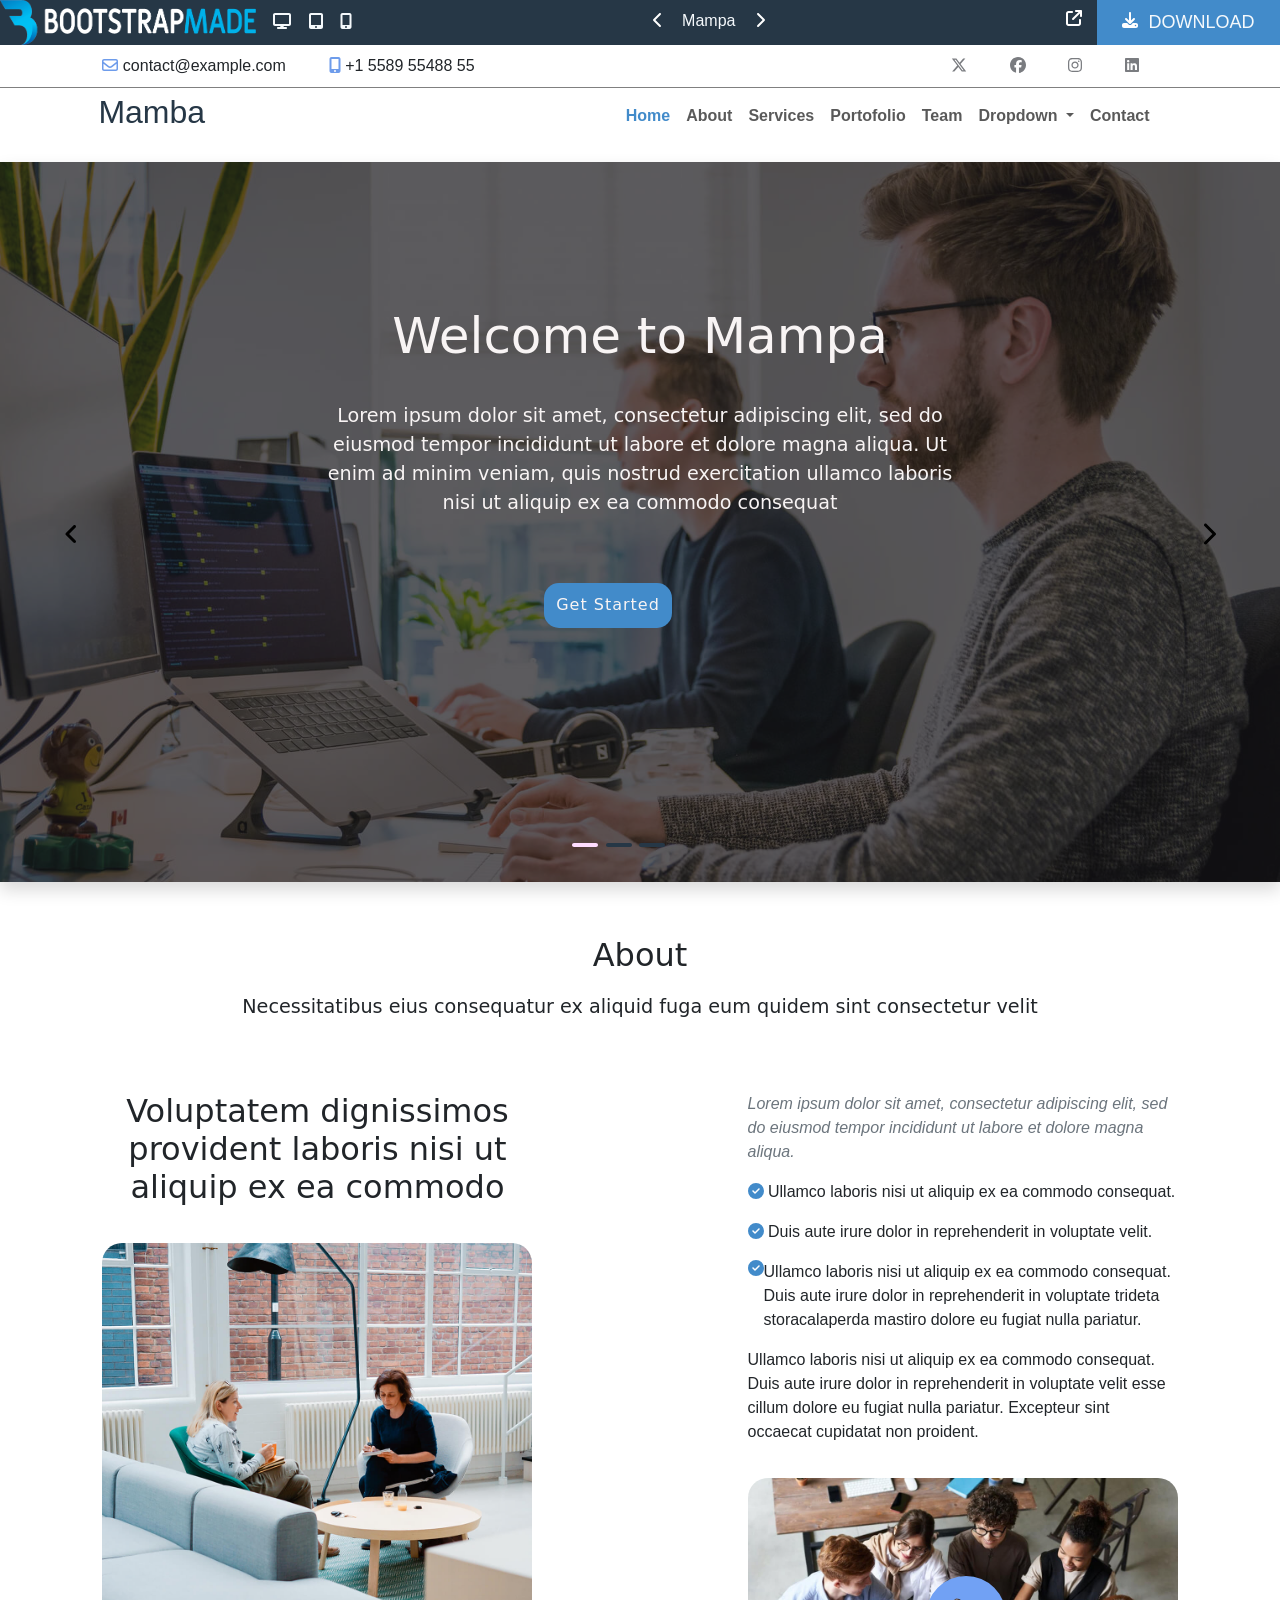
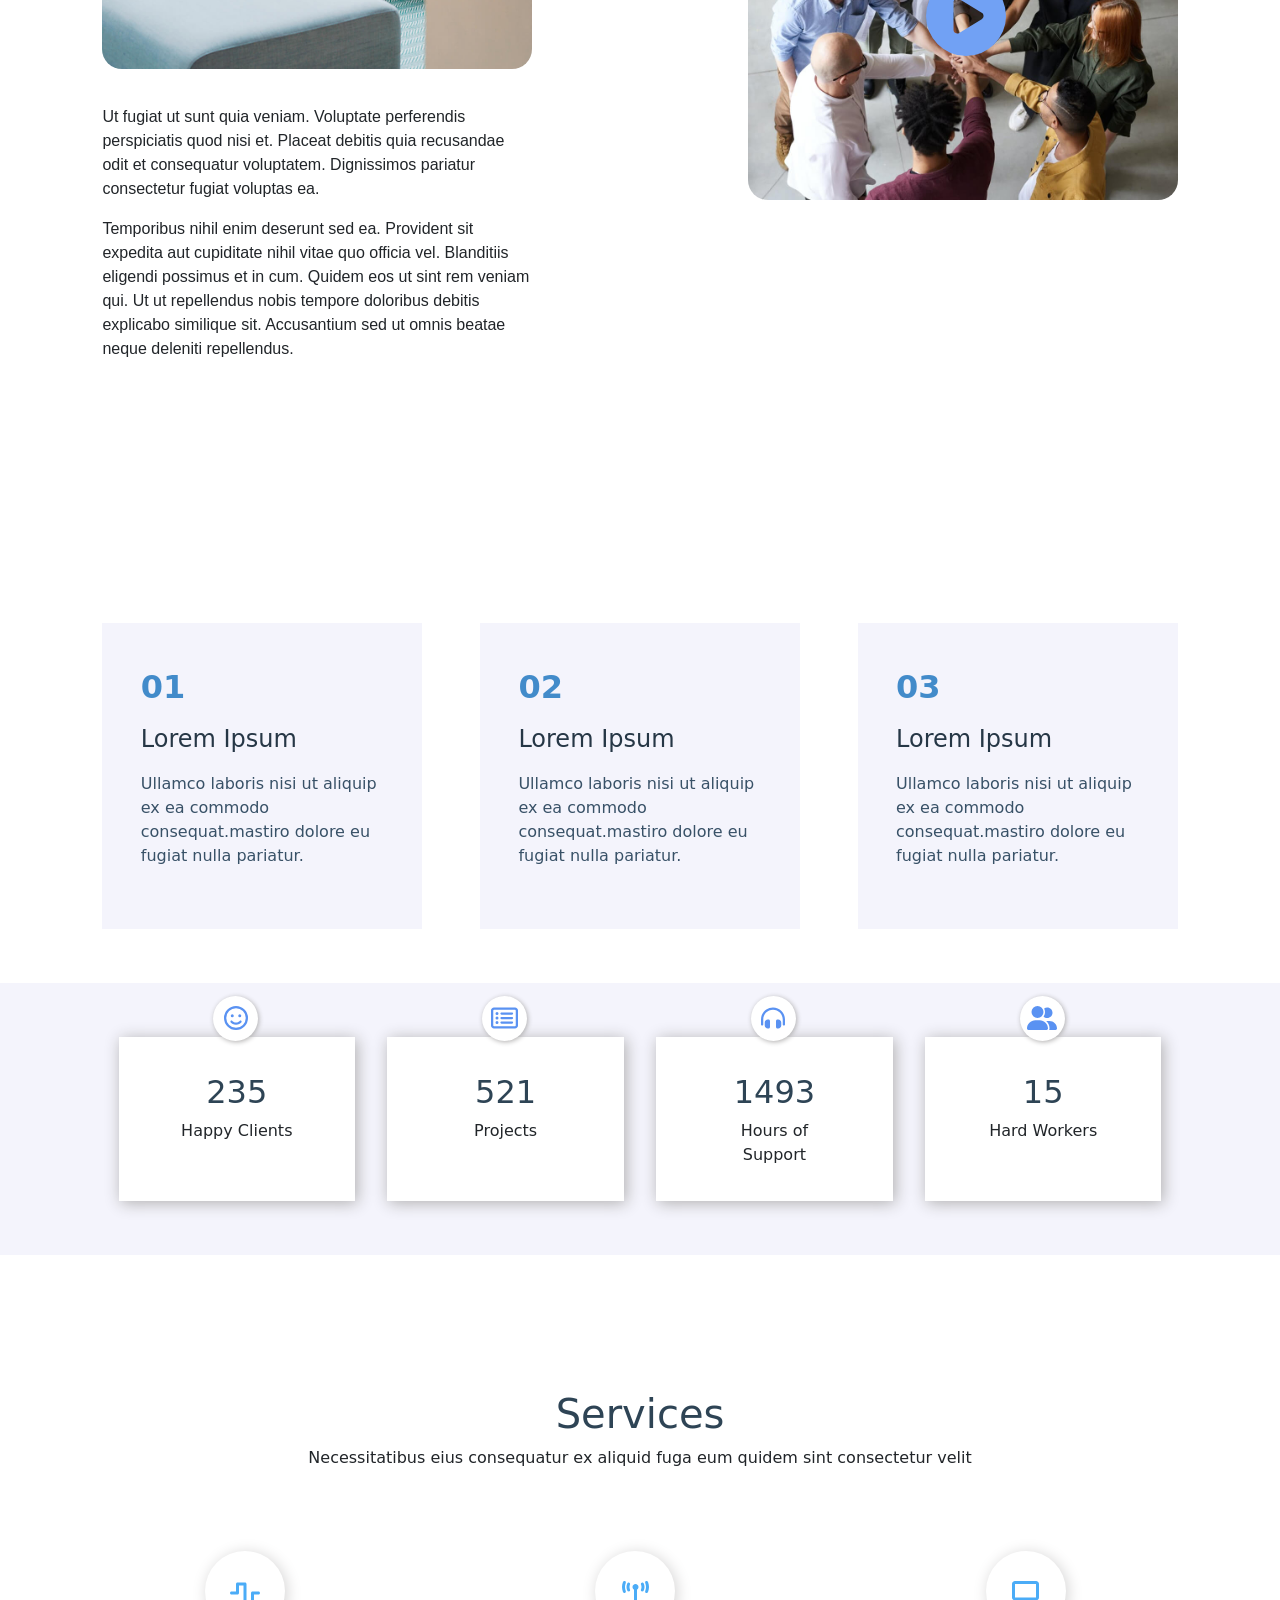
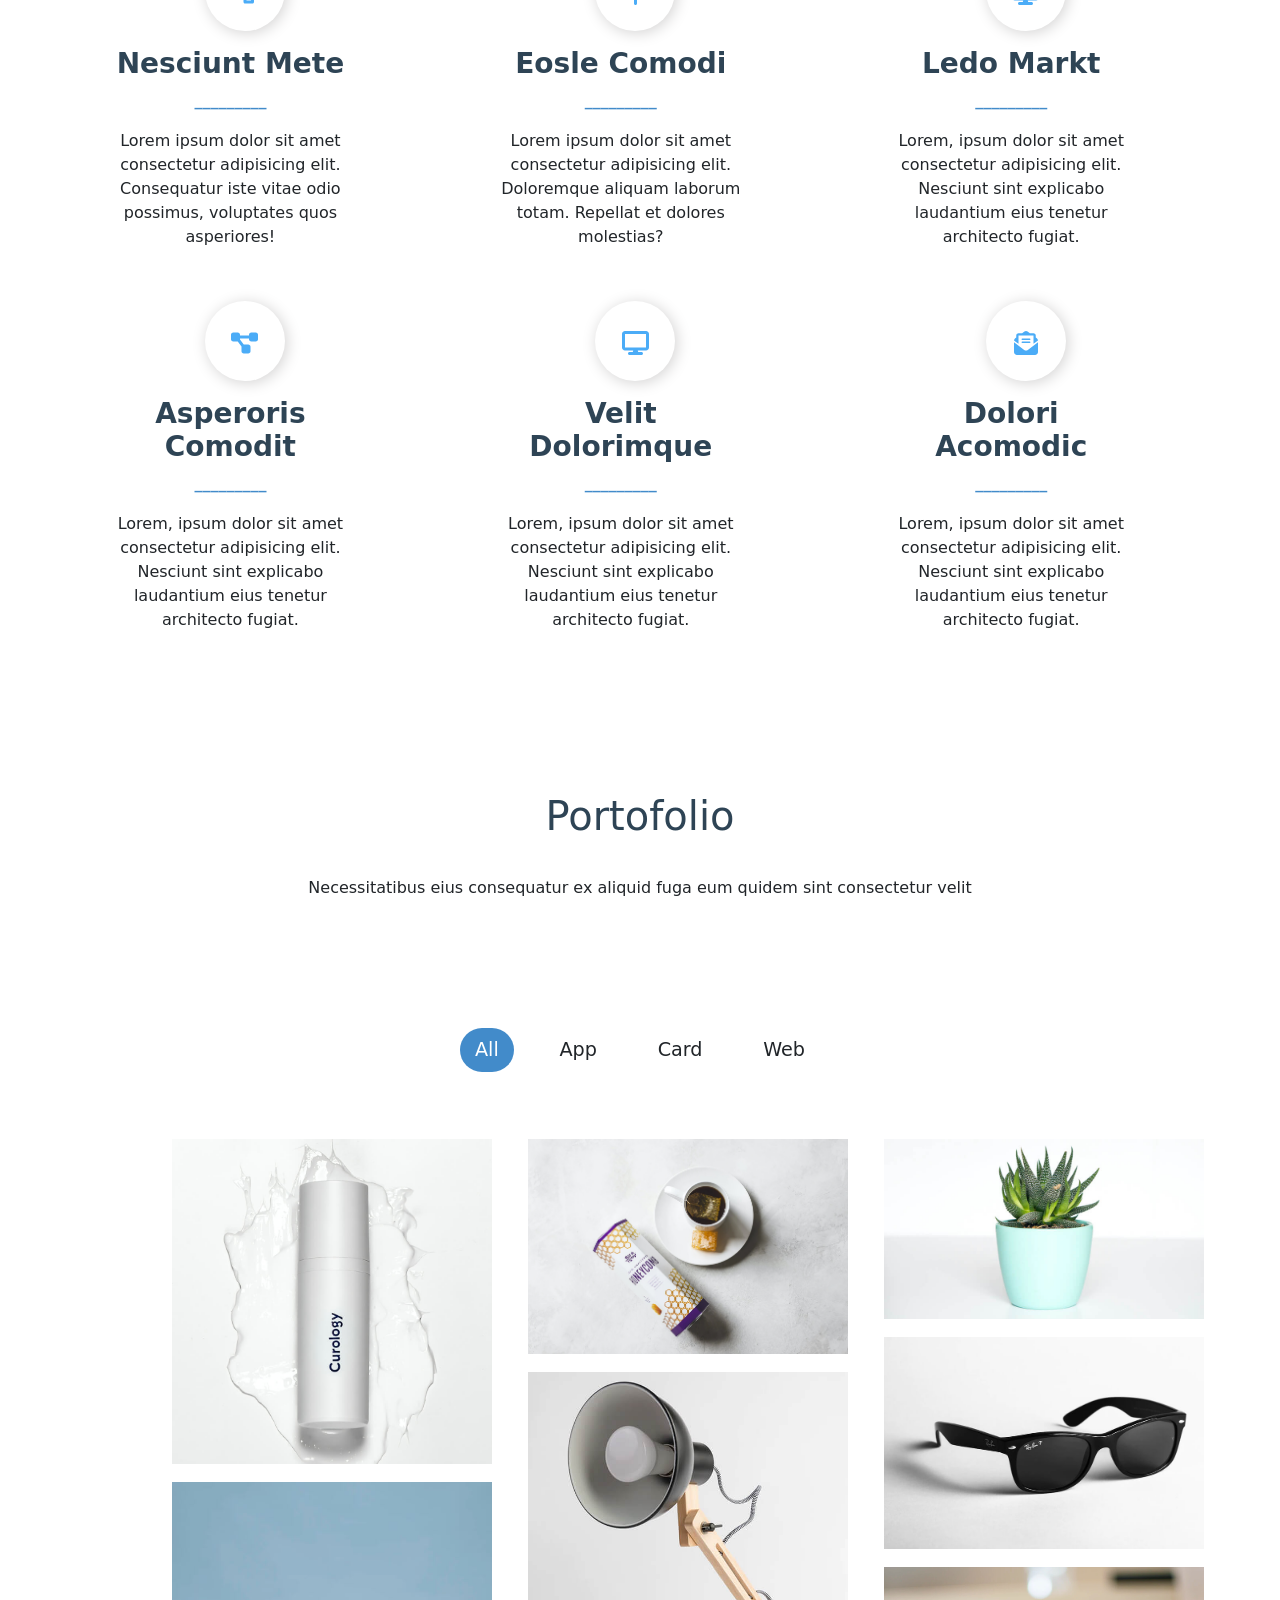
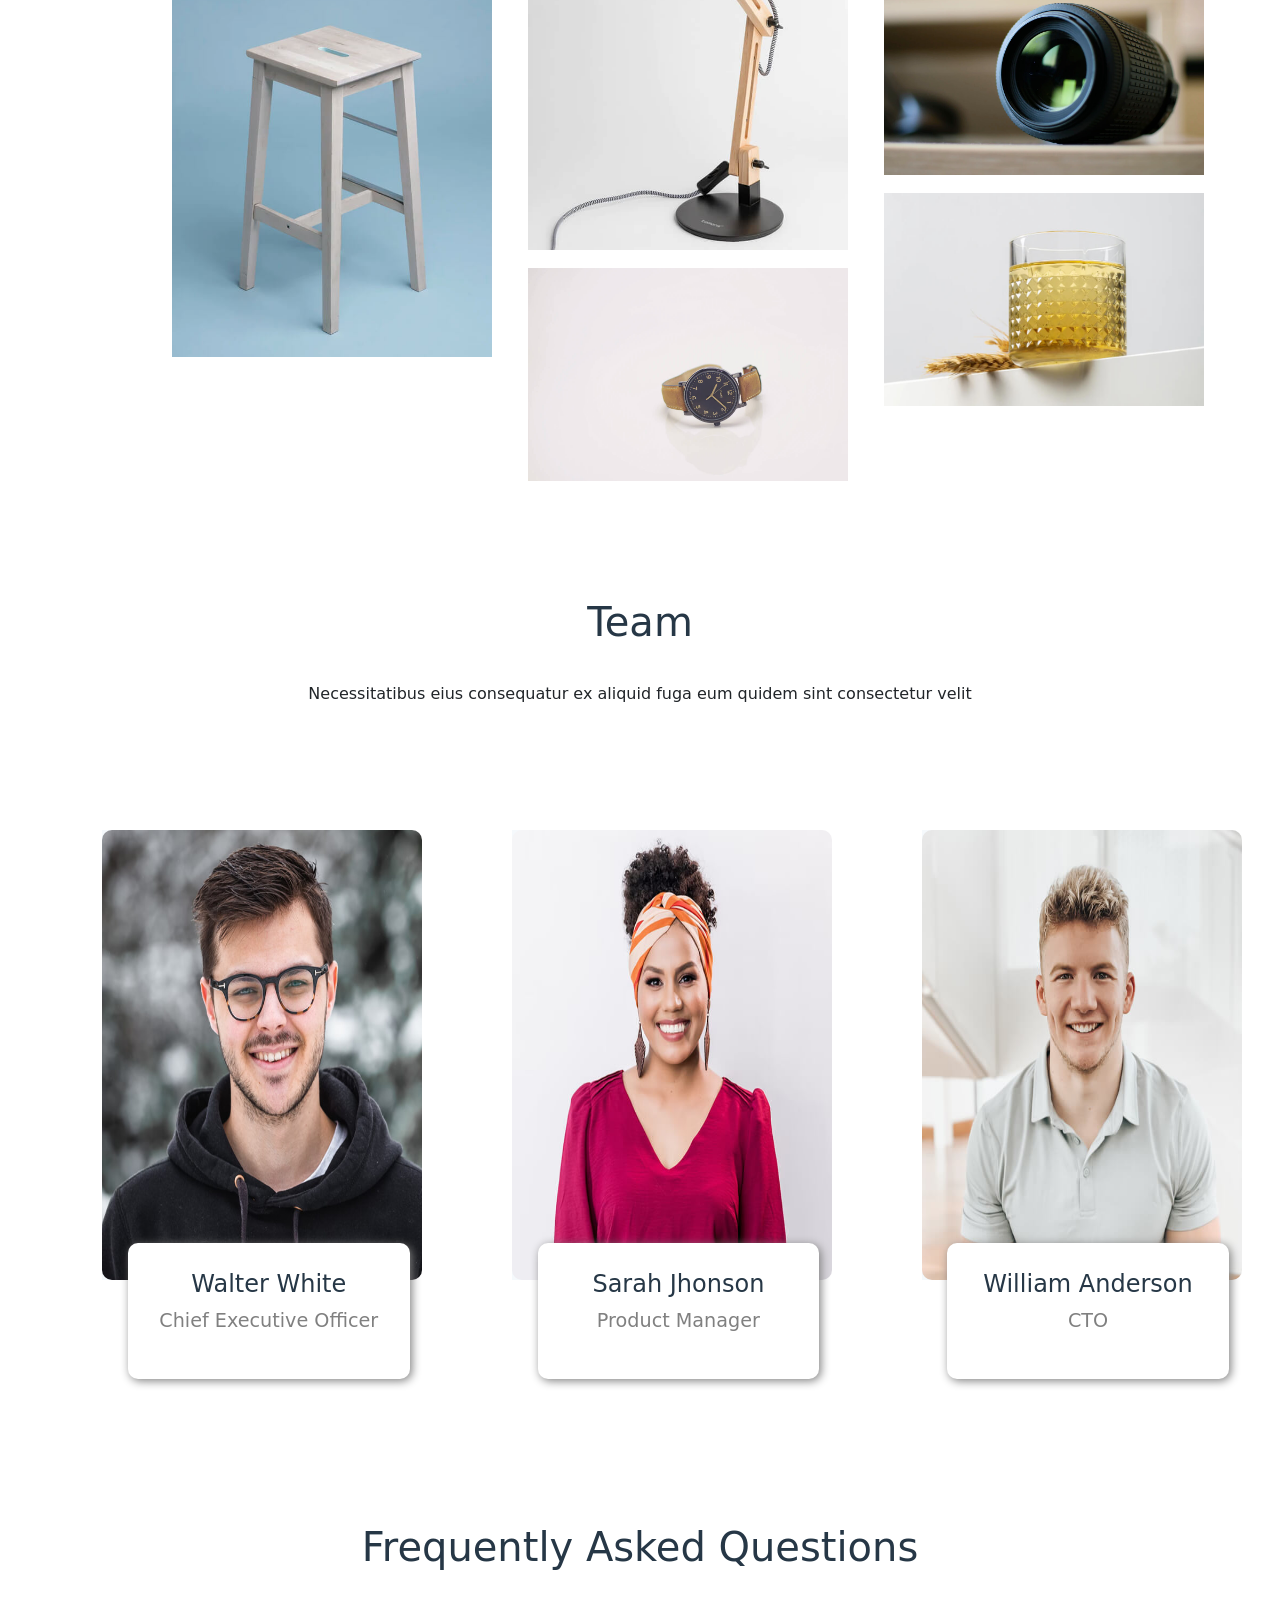
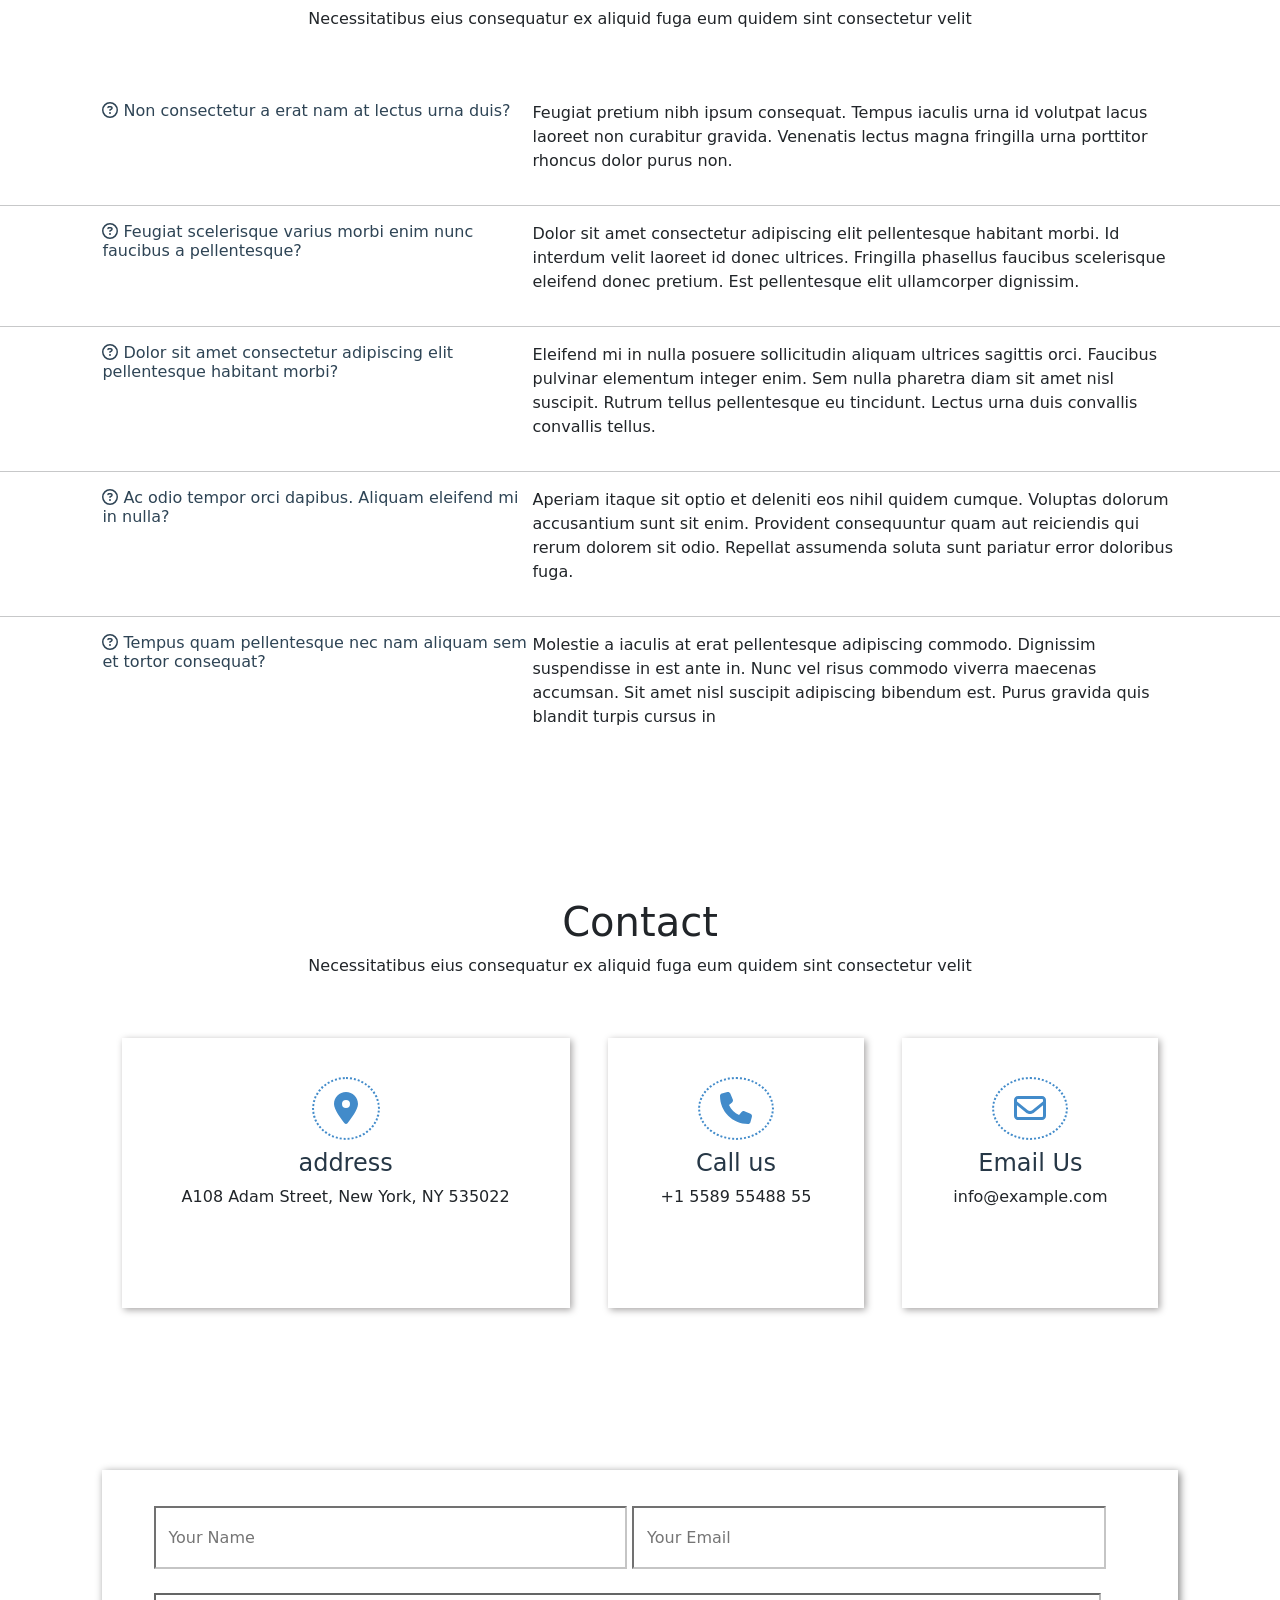
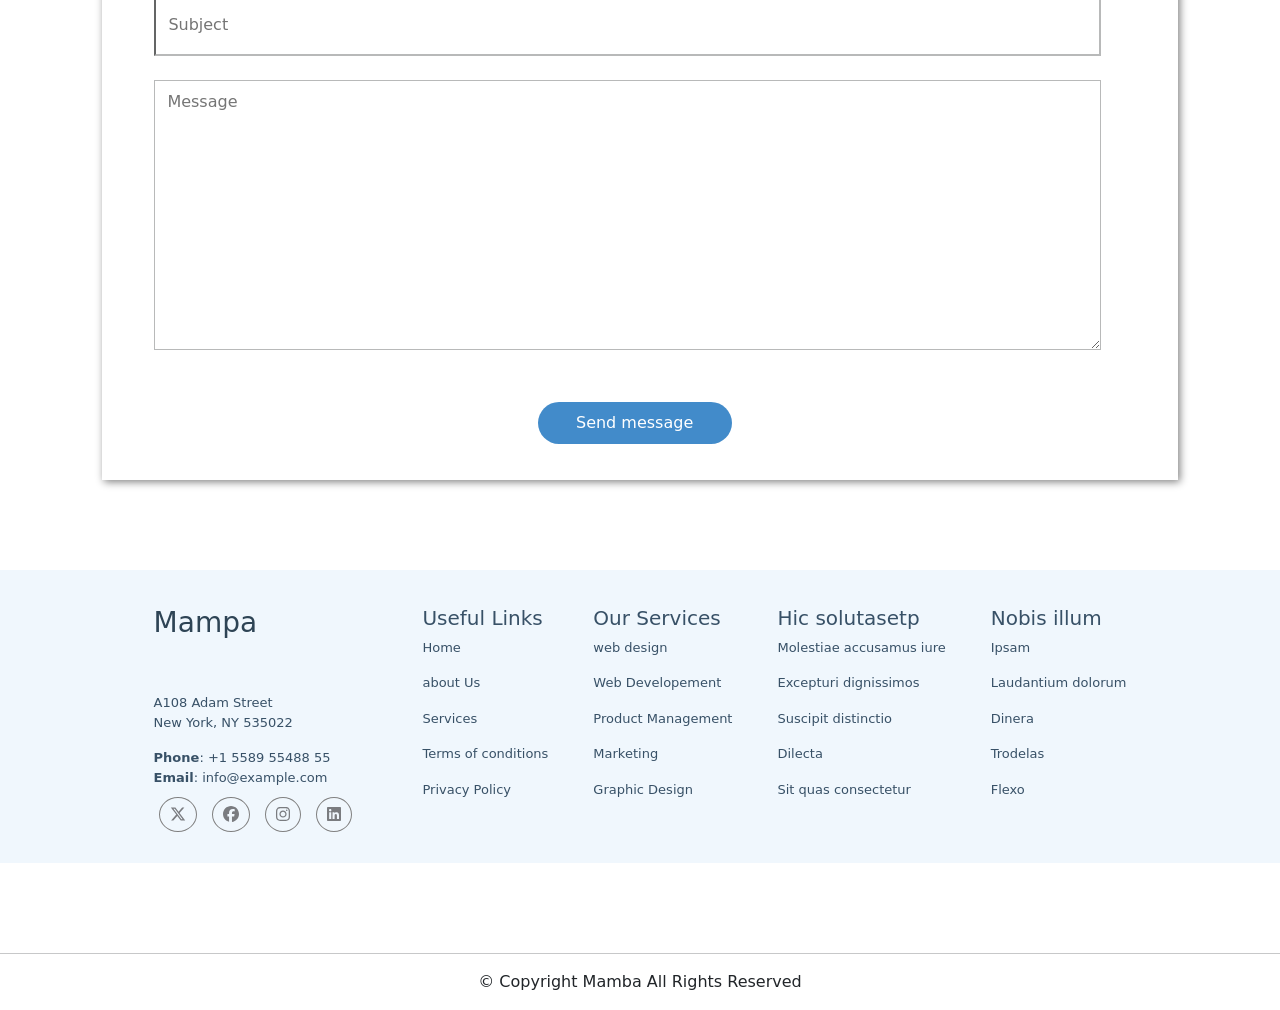
==== commit f4c65655: "first commit" ====
--- a/index.html
+++ b/index.html
@@ -88,16 +88,16 @@
                 <a class="nav-link home Active" aria-current="page" href="#">Home</a>
               </li>
               <li class="nav-item">
-                <a class="nav-link" href="#">About</a>
+                <a class="nav-link aboutMe" href="#">About</a>
               </li>
               <li class="nav-item">
-                <a class="nav-link" href="#">Services</a>
+                <a class="nav-link ourServices" href="#">Services</a>
               </li>
               <li class="nav-item">
-                <a class="nav-link" href="#">Portofolio</a>
+                <a class="nav-link ourPortofolio" href="#">Portofolio</a>
               </li>
               <li class="nav-item">
-                <a class="nav-link" href="#">Team</a>
+                <a class="nav-link ourTeam" href="#">Team</a>
               </li>
               <li class="nav-item dropdown">
                 <a class="nav-link dropdown-toggle" href="#" role="button" data-bs-toggle="dropdown" aria-expanded="false">
@@ -126,7 +126,7 @@
                 </ul>
               </li>
               <li class="nav-item">
-                <a class="nav-link" href="#">Contact</a>
+                <a class="nav-link ourContact" href="#">Contact</a>
               </li>
             </ul>
             
@@ -248,9 +248,10 @@
             Ullamco laboris nisi ut aliquip ex ea commodo consequat. Duis aute
             irure dolor in reprehenderit in voluptate velit esse cillum dolore
             eu fugiat nulla pariatur. Excepteur sint occaecat cupidatat non
-            proident
-          </p>
-          <img src="./img/about-2.jpg" alt="video" />
+            proident.
+          </p>
+          <img id="myimg" src="./img/about-2.jpg" alt="video" />
+          <a id="play" href="https://youtu.be/Y7f98aduVJ8"><i class="fa-solid fa-circle-play" style="color: #71a1f4;"></i></a>
         </div>
       </div>
     </div>
--- a/css/Mampa.css
+++ b/css/Mampa.css
@@ -335,7 +335,20 @@
 .division:hover p{
     color: #f5f9fc;
 }
-
+#myimg{
+    position: relative;
+}
+#play{
+    /* width: 50px;
+    height: 150px; */
+    font-size: 80px;
+    position: absolute;
+    right: 40%;
+    top: 50%;
+}
+#play:hover{
+    scale: 1.5;
+}
 /* no of clients */
 
 .clients{
@@ -470,14 +483,15 @@
 }
 .app{
     position: relative;
+    height: fit-content;
 }
 .description{
     width: 100%;
-    height: 110px;
+    height: auto;
     position: absolute;
     bottom: 0;
     background-color: #fff;
-    opacity: 70%;
+    opacity: 60%;
     text-align: start;
     padding: 2vh 3vw;
     font-size: medium;
@@ -808,6 +822,11 @@
     .team_img img{
         width: auto;
     }
+    #play{
+        font-size: 50px;
+        top: 60%;
+        right: 45%;
+    }
 
     
 }
@@ -859,6 +878,10 @@
     .mampa-footer{
         width: 80%;
     }
+    #play{
+        font-size: 50px;
+        top: 75%;
+    }
     
 }
 @media screen and (max-width: 320px){
@@ -869,10 +892,14 @@
     .text p{
         font-size: x-small;
     }
-}
-
-
-
-
-
-
+    #play{
+        font-size: 50px;
+        top: 80%;
+    }
+}
+
+
+
+
+
+
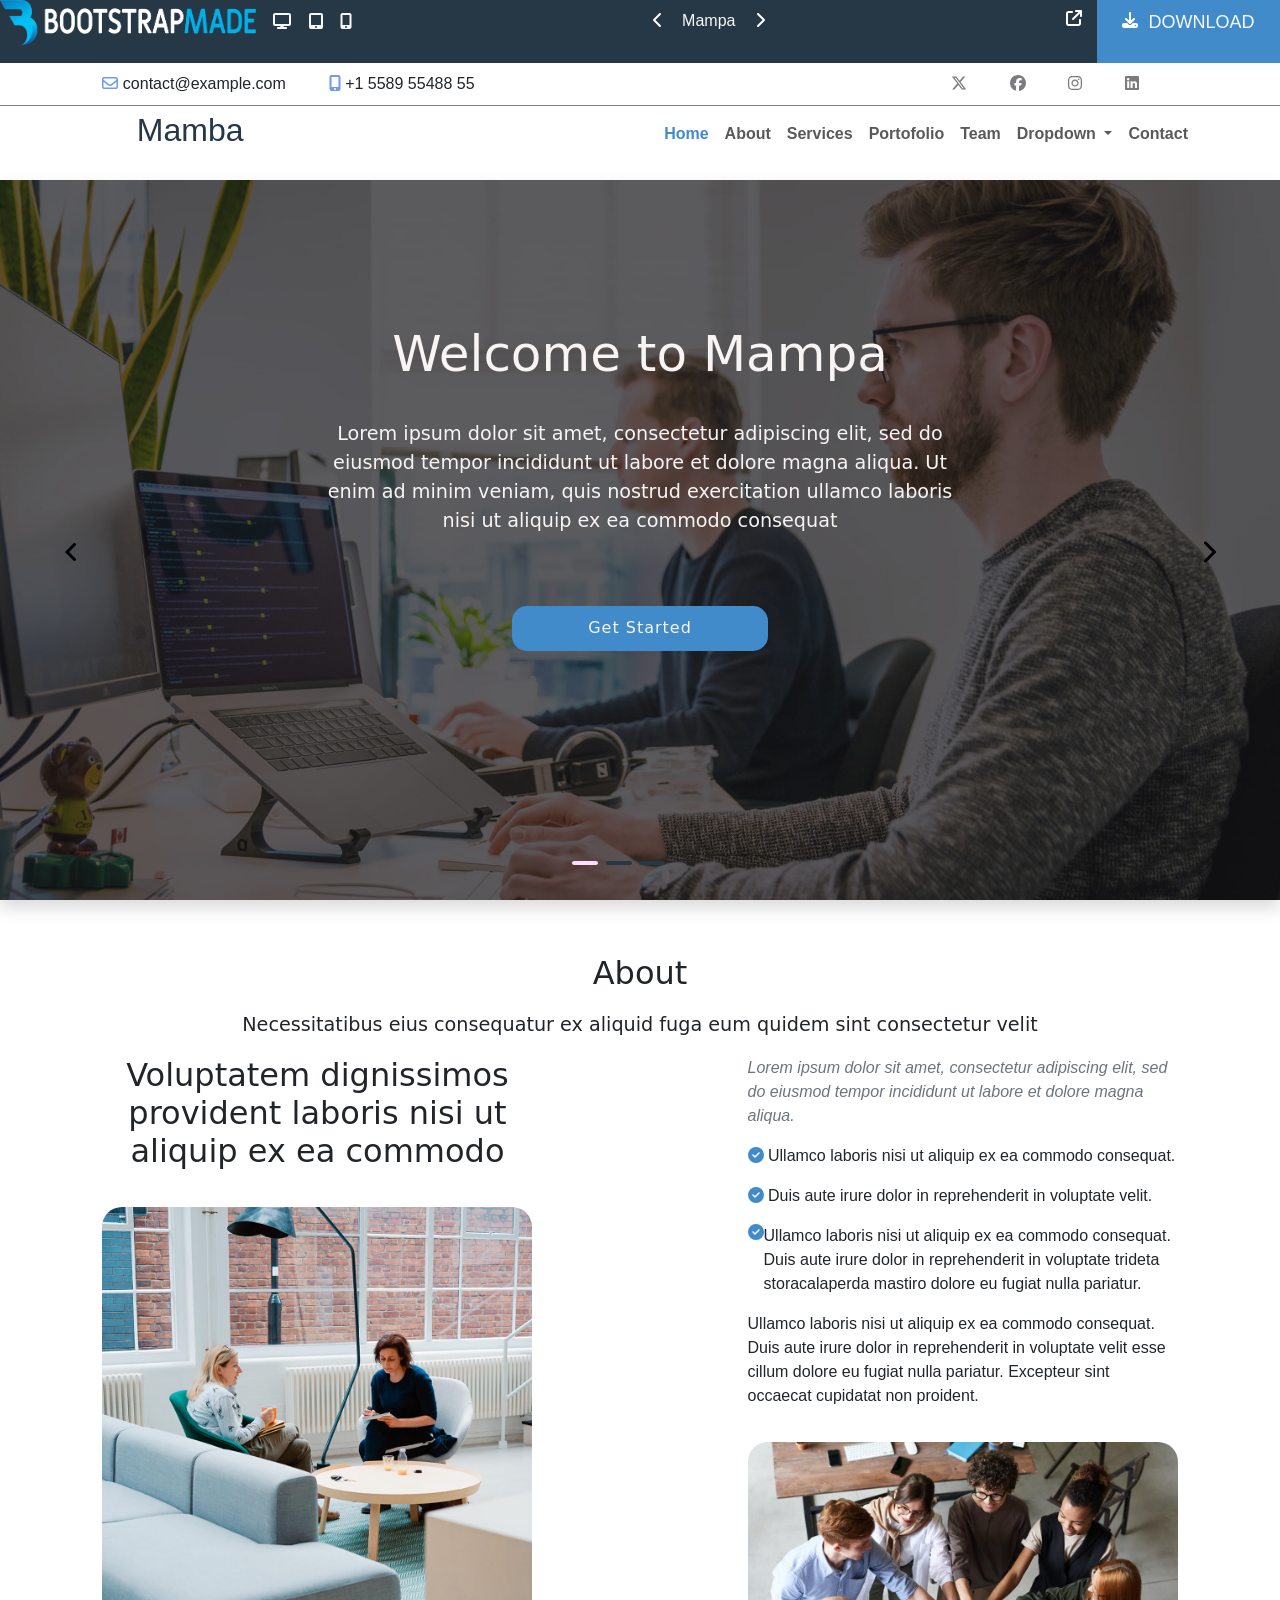
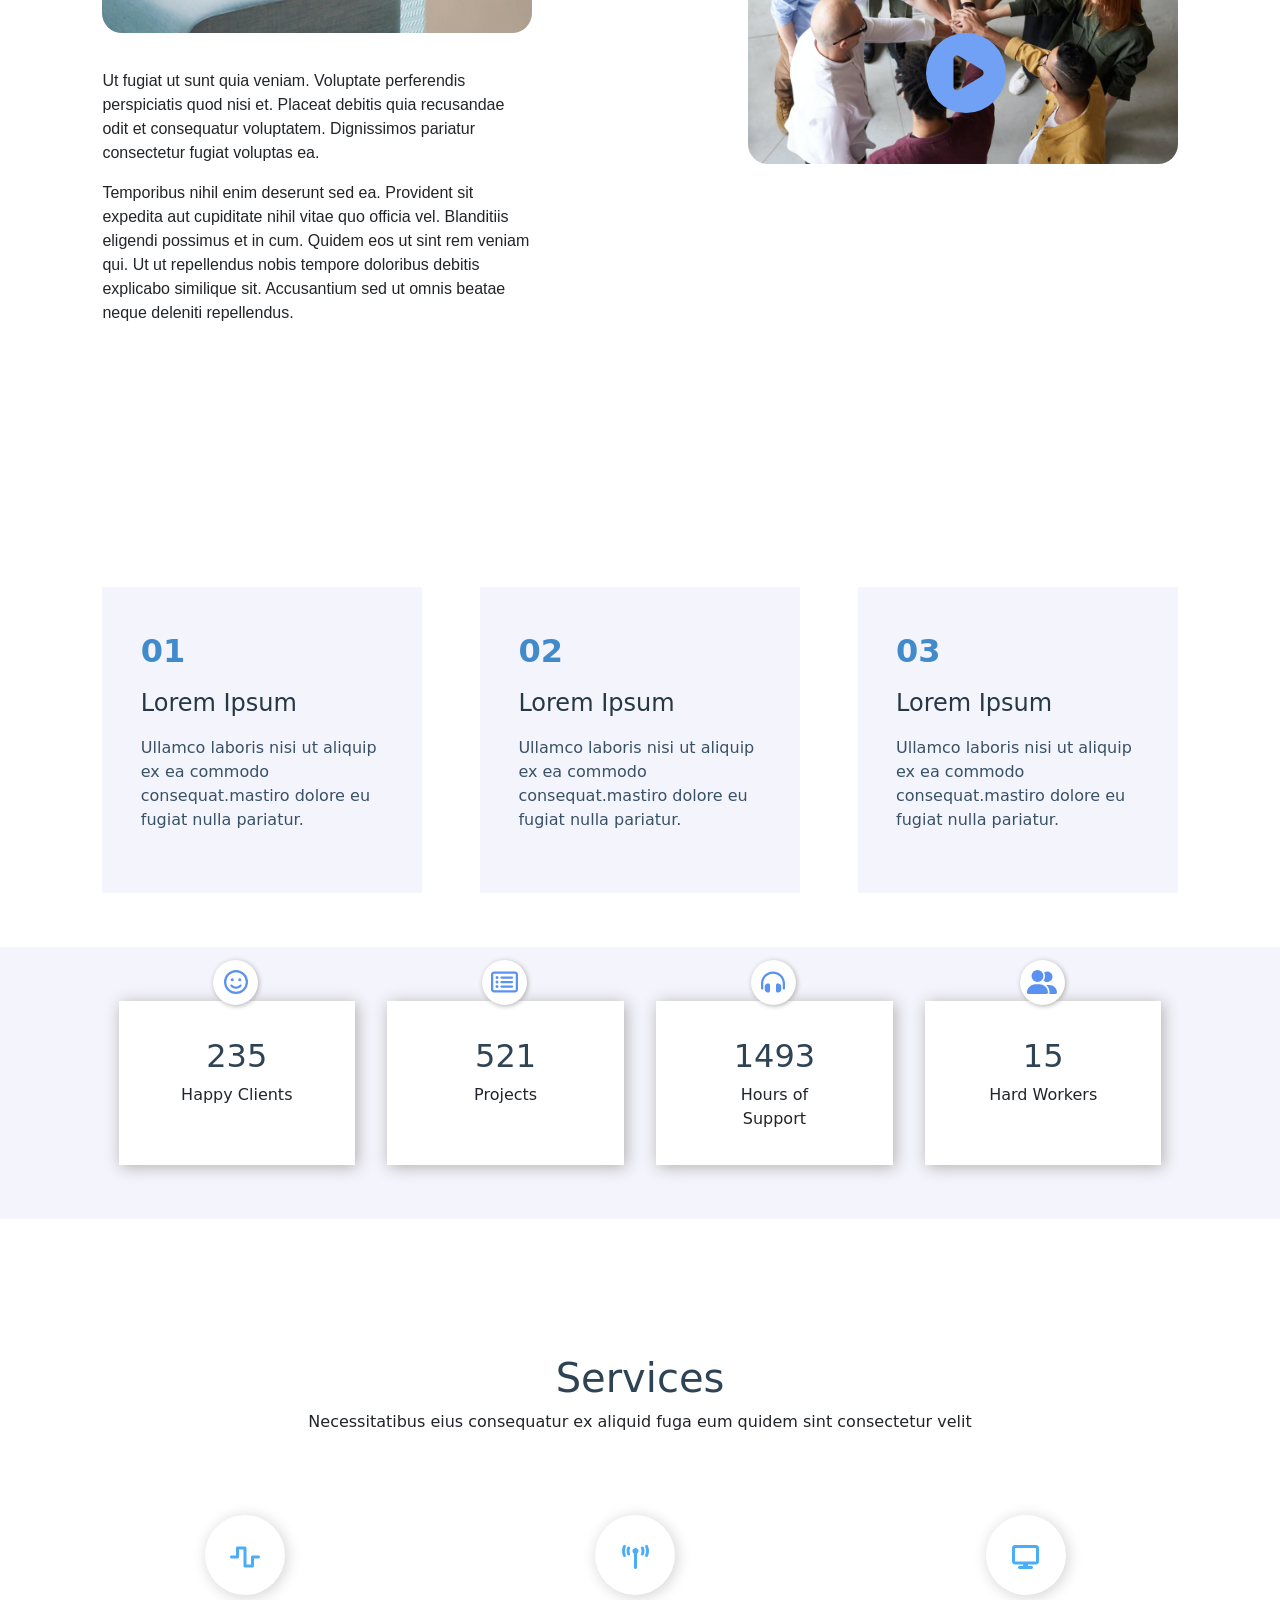
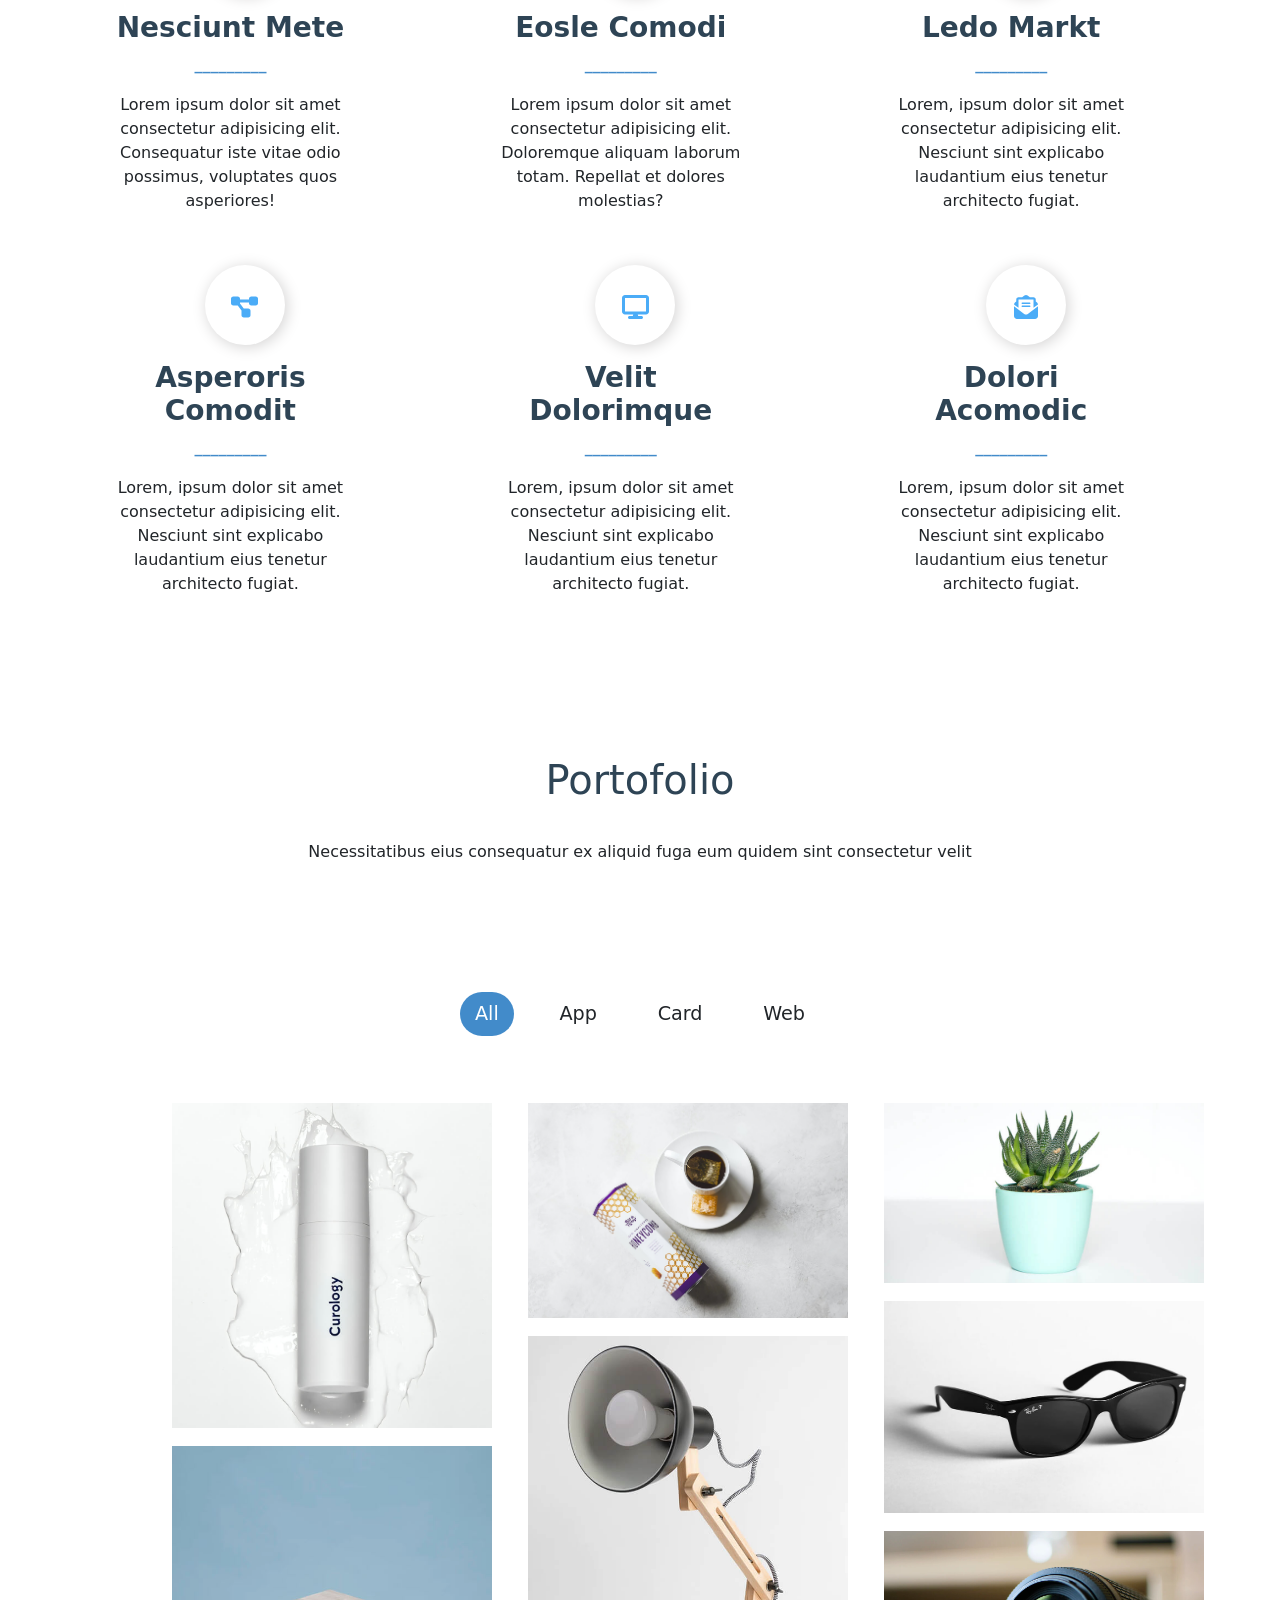
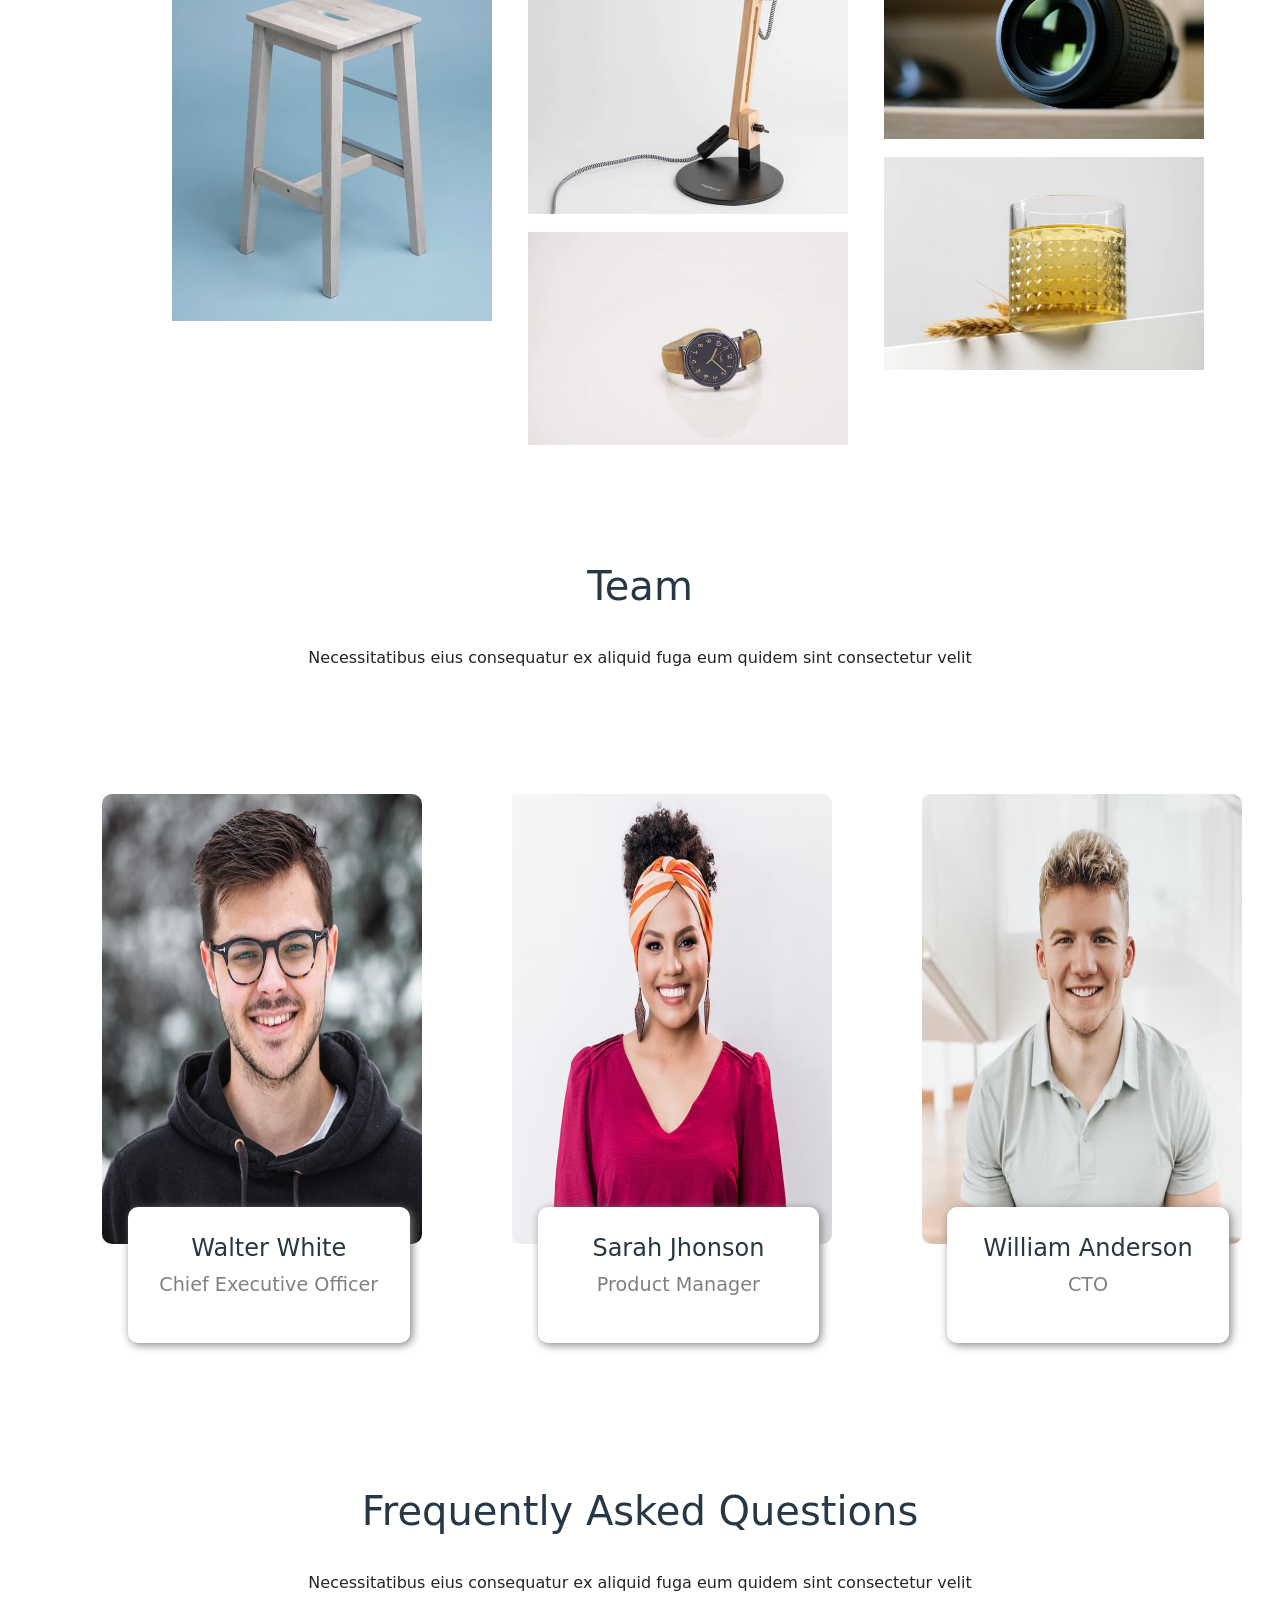
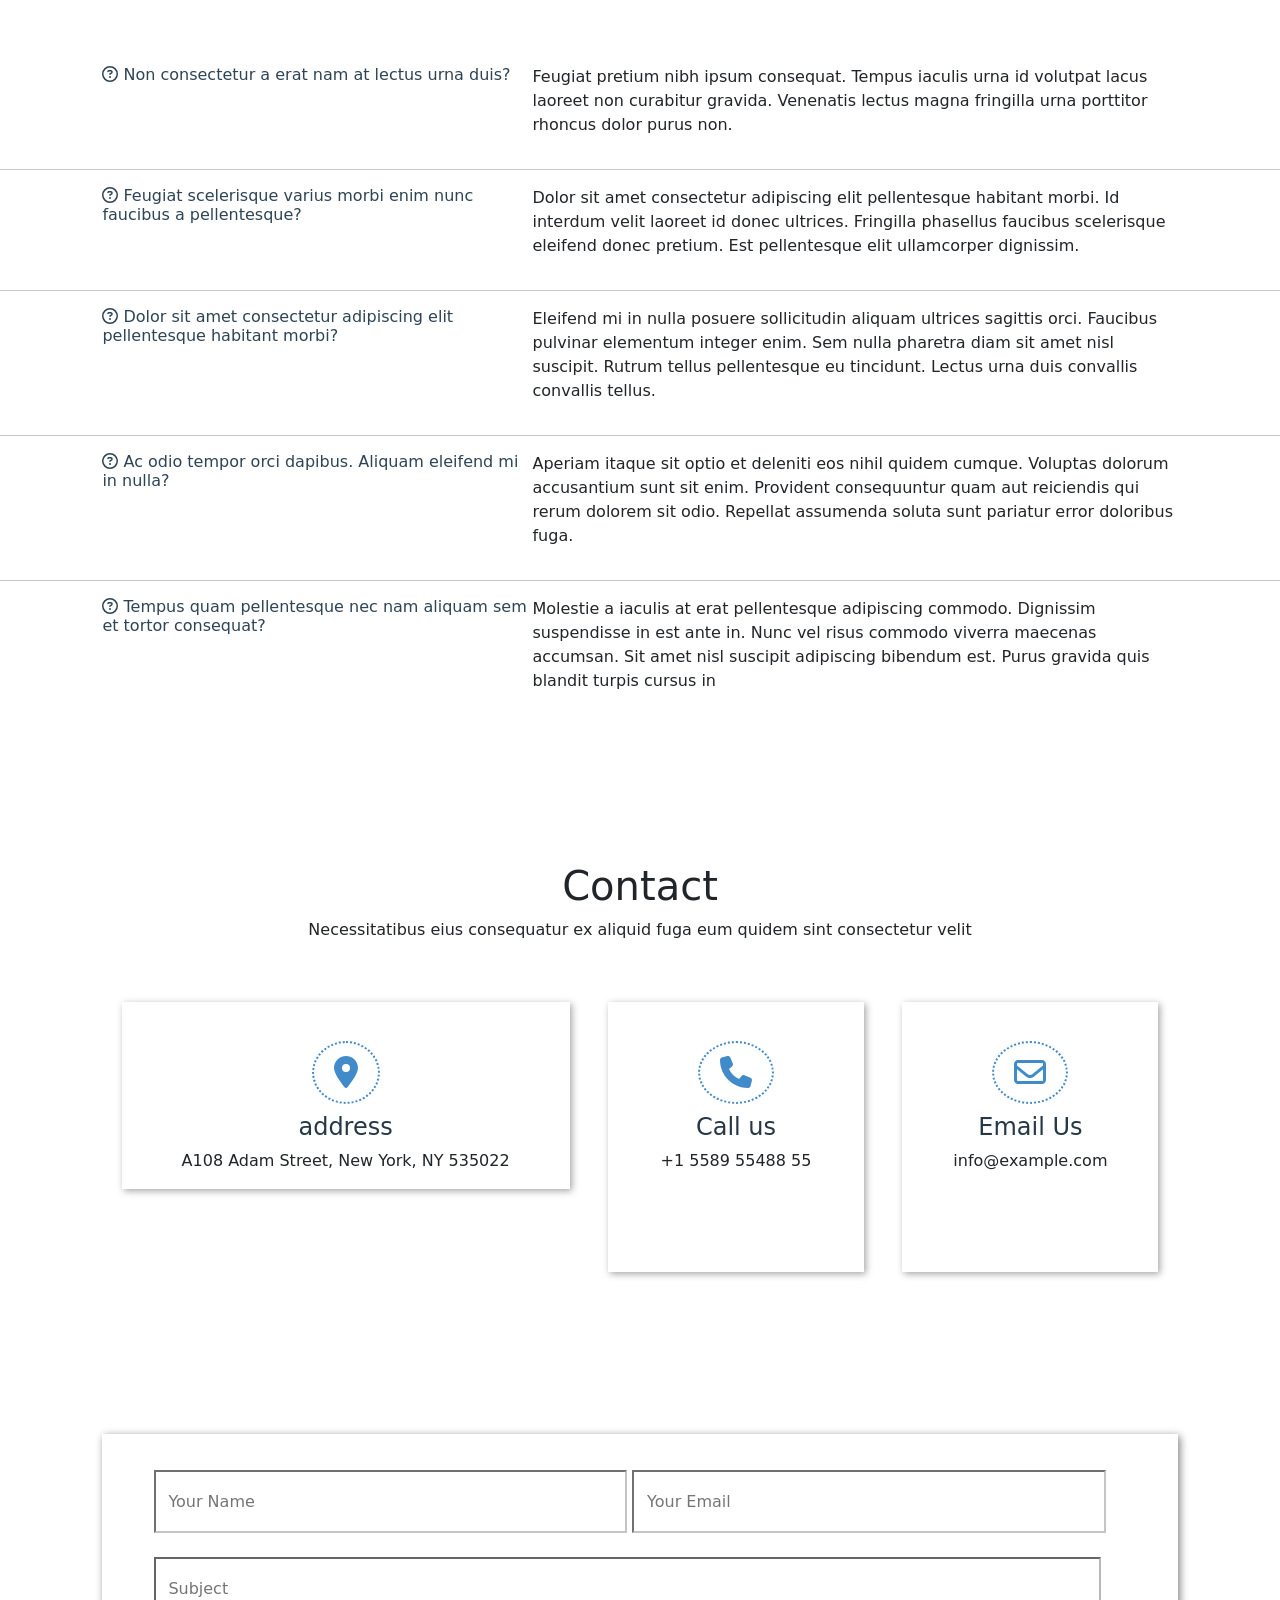
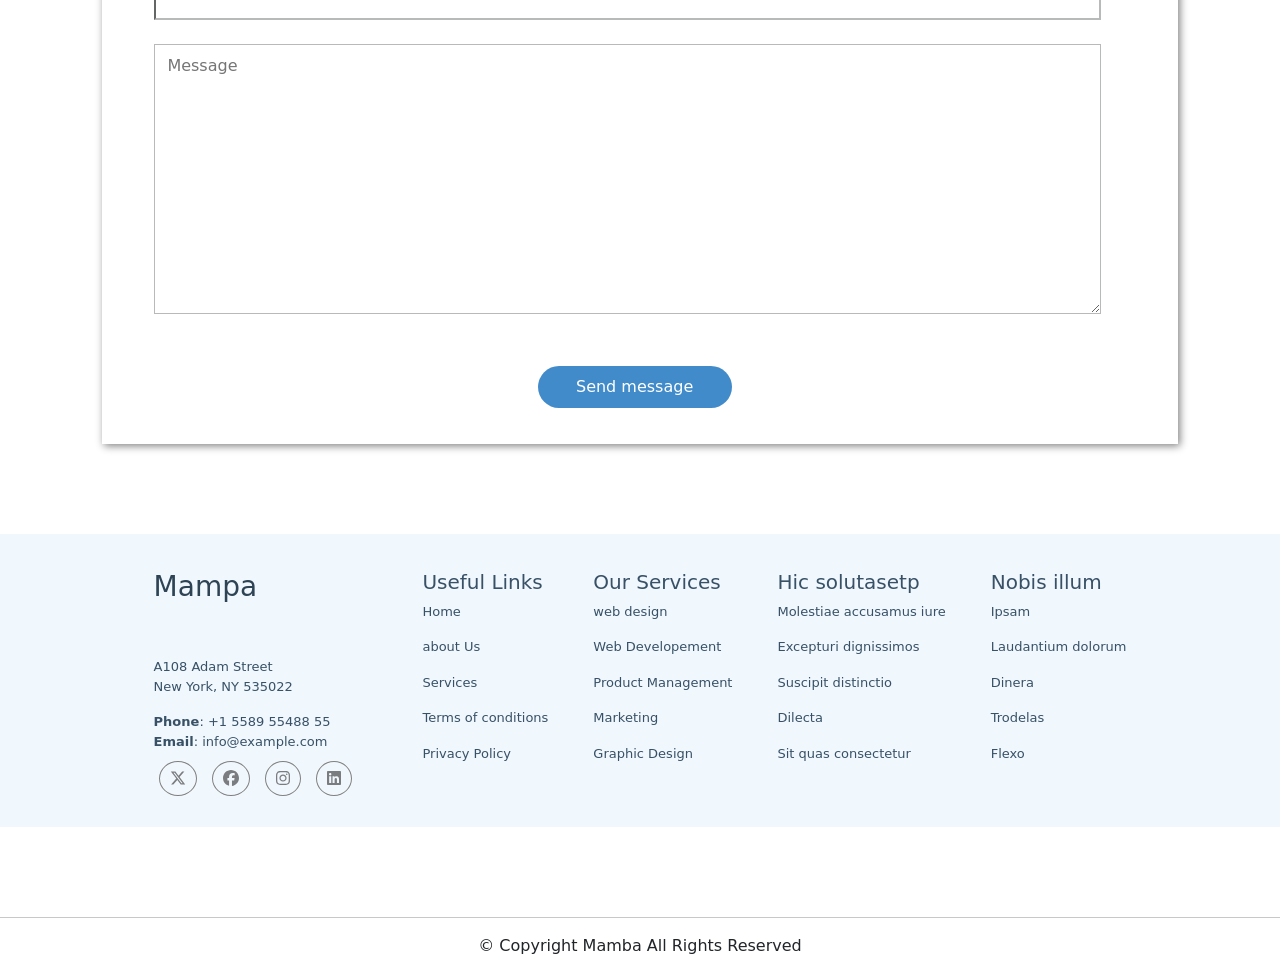
==== commit 5a01fdb5: "updates" ====
--- a/index.html
+++ b/index.html
@@ -4,6 +4,7 @@
     <meta charset="UTF-8" />
     <meta name="viewport" content="width=device-width, initial-scale=1.0" />
     <title>Mampa</title>
+    <link rel="shortcut icon" href="./img/logo.png">
     <link rel="stylesheet" href="./css/all.min.css" />
     <link rel="stylesheet" href="./css/Mampa.css" />
     <link rel="stylesheet" href="./css/bootstrap.css" />
--- a/css/Mampa.css
+++ b/css/Mampa.css
@@ -17,6 +17,7 @@
 }
 
 .nav-cont{
+    /* height: fit-content; */
     position: sticky;
     width: 100%;
     z-index: 500;
@@ -25,7 +26,7 @@
 
 }
 nav{
-    height: 5vh;
+    height: 7vh;
     background-color: var(--dark-grey);
     display: flex;
     justify-content: space-between;
@@ -104,19 +105,16 @@
 /* main-nav */
 .navbar{
     height: auto;
-
     background-color: #fff;
     font-size: larger;
     font-weight: 570;
     font-family: 'Segoe UI', Roboto, Oxygen, Ubuntu, Cantarell, 'Open Sans', 'Helvetica Neue', sans-serif;
     font-size: medium;
-
-
 }
 .mampa h1{
+    margin-left: 6vw;
     color: var(--dark-grey);
     font-size: xx-large;
-    margin-left: 3vw;
 }
 
 .list a:hover{
@@ -145,8 +143,6 @@
     height: 80vh;
     display: flex;
     margin-top: 2vh;
-    /* background-size: cover; */
-    /* background-position: center; */
     position: relative;
     box-sizing: border-box;
 }
@@ -180,6 +176,7 @@
     font-weight: 500;
     font-size: larger;
     z-index: 10;
+    padding-bottom: 70vh;
 }
 .text h1{
     text-align: center;
@@ -201,18 +198,13 @@
     color: #f8f4f4;
     text-align: center;
     border: none;
-    width: 10vw;
+    width: 20vw;
     height: 5vh;
     /* margin: 8vh 2vw 4vh 18vw; */
     font-size: medium;
     letter-spacing: 1px;
-    margin-top: 8vh;
-    margin-left: 18vw;
-    position: absolute;
-    right: 45%;
-    top: 90%;
-    /* bottom: 1%; */
-
+    margin-top: 6vh;
+    padding: 0 3vw;
 }
 
 
@@ -273,7 +265,7 @@
     font-size: larger;
 }
 .about-sec{
-    padding-top: 6vh;
+    /* padding-top: 6vh; */
     display: flex;
     flex-wrap: wrap;
 
@@ -464,6 +456,7 @@
     /* background-color: rgb(62, 160, 240); */
     font-size: larger;
 }
+
 #titles .blue{
         background-color: var(--blue);
         color: #fff;
@@ -500,8 +493,6 @@
 .app:hover .description{
     display:block;
 }
-
-  
 
 
 /* team */
@@ -551,8 +542,8 @@
 }
 .personal_contact{
     position: absolute;
-    top: 39vh;
-    left: 7vw;
+    bottom: 14%;
+    left: 35%;
     display: none;
 }
 .name h4{
@@ -631,6 +622,7 @@
 }
 .address{
     width: 35vw;
+    height: fit-content;
 }
 .call,.email{
     width: 20vw;  
@@ -729,26 +721,54 @@
 
 
 /* media Query */
-@media screen and (max-width: 1000px) and (min-width: 769px){
+@media screen and (max-width: 1024px) and (min-width: 769px){
+    .caro{
+        height: 90vh;
+    }
     .slide button{
         width: 35%;
-        right: 40%;
+        margin-right: 4vw;
+        /* margin-bottom: 10vh; */
     }
     .text h1{
-        font-size: xx-large;
-    }
-}
+        font-size: x-large;
+    }
+    .clients{
+        padding-top: 10vh;
+    }
+    
+}
+@media screen and (min-width:770px) and (max-width:1290px){
+    .personal_contact{
+        left: 13%;
+        bottom: 18%;
+        width: 100%;
+    }
+    #play{
+        top: 60%;
+    }
+}
+@media screen and (max-width:2560px) and (min-width:1441px){
+    h1,h2,h3,h4,h5,h6,p,span,a,.list,button{
+        font-size:  x-large;
+    }
+    .personal_contact{
+        top: 43vh;
+        left: 9vw;
+    }
+}
+
 
 
 
 /* tablet */
- @media screen and (max-width: 768px){
+@media screen and (max-width: 769px){
     .text{
-        width: 80%;
-        left: 15%;
+        width: 70%;
+        left: 16%;
     }
     .text h1{
-        font-size: xx-large;
+        font-size: x-large;
     }
     .text p{
         font-size: medium;
@@ -788,7 +808,8 @@
         width: 36vw;
     }
     .personal_contact{
-        top: 37vh;
+        left: 10vw;
+        bottom: 19%;
     }
     .asked{
         display: inline-block;
@@ -827,12 +848,47 @@
         top: 60%;
         right: 45%;
     }
-
+    .icon{
+        left: 44%;
+    }
+    .clients{
+        padding-top: 10vh;
+    }
+    .signal{
+        margin-left: 31vw;
+    }
+
+    .inputs button{
+        margin-left: 19vw;
+    }
+    .mampa-footer a{
+        margin: 0;
+    }
     
+}
+
+@media screen and (min-width: 490px) and (max-width: 778px){
+    .slide button{
+        margin-right: 20vw;
+    }
+    .signal {
+        margin-left: 13vw;
+    }
+}
+@media screen and (min-width: 400px) and (max-width: 590px){
+    .personal_contact{
+        left: 30vw;
+    }
+    .slide button{
+        margin-left: 4vw;
+    }
 }
 
 /* mobile */
 @media screen and (max-width: 590px){
+    .caro{
+        height: 90vh;
+    }
     .contact .social{
         display: none;
     }
@@ -841,7 +897,7 @@
     }
     .slide button{
         width: 35vw;
-        left: 5vw;
+        left: 8vw;
         top: 35vh;
     }
     .scale{
@@ -854,7 +910,7 @@
         width: 100%;
     }
     .signal{
-        margin-left: 33vw;
+        margin-left: 30vw;
     }
     #images1{
         display: inline-block;
@@ -862,15 +918,16 @@
     span img{
         width: 100%;
     }
+        span img{
+        margin: 2vh 0vh;
+    }
     .under_image{
         width: 100%;
     }
     .name{
         width: 95%;
     }
-    .personal_contact{
-        left:24vw
-    }
+
     .call ,.email{
         width: 100%;
         margin-bottom: 4vh;
@@ -882,15 +939,28 @@
         font-size: 50px;
         top: 75%;
     }
+    .asked h6{
+        width: 85%;
+    }
+    #sec-two{
+        display: block;
+    }
+    .description{
+        font-size: x-small;
+    }
+    .personal_contact{
+        left: 22vw;
+    }
     
 }
 @media screen and (max-width: 320px){
     .slide button{
         top:35vh;
-        width: 40vw;
+        right: 50%;
+        width: 44vw;
     }
     .text p{
-        font-size: x-small;
+        font-size: small;
     }
     #play{
         font-size: 50px;
